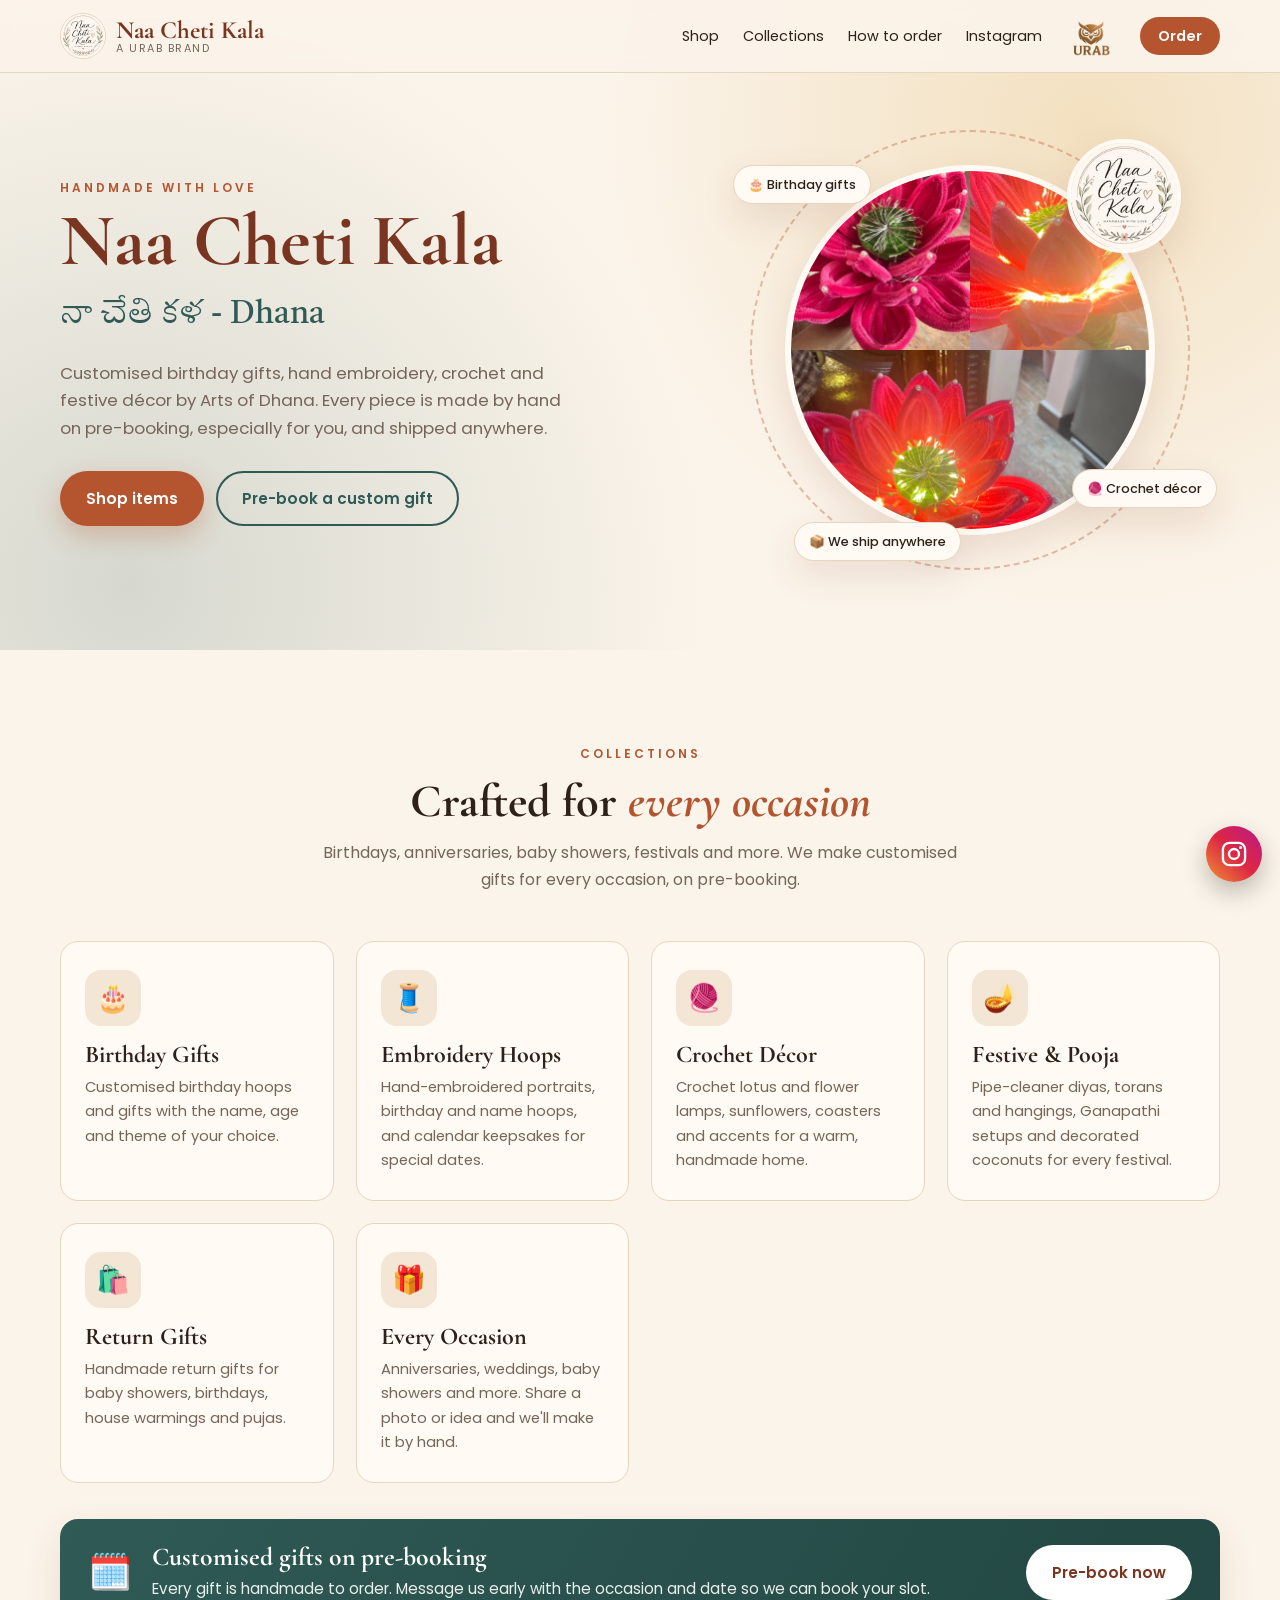
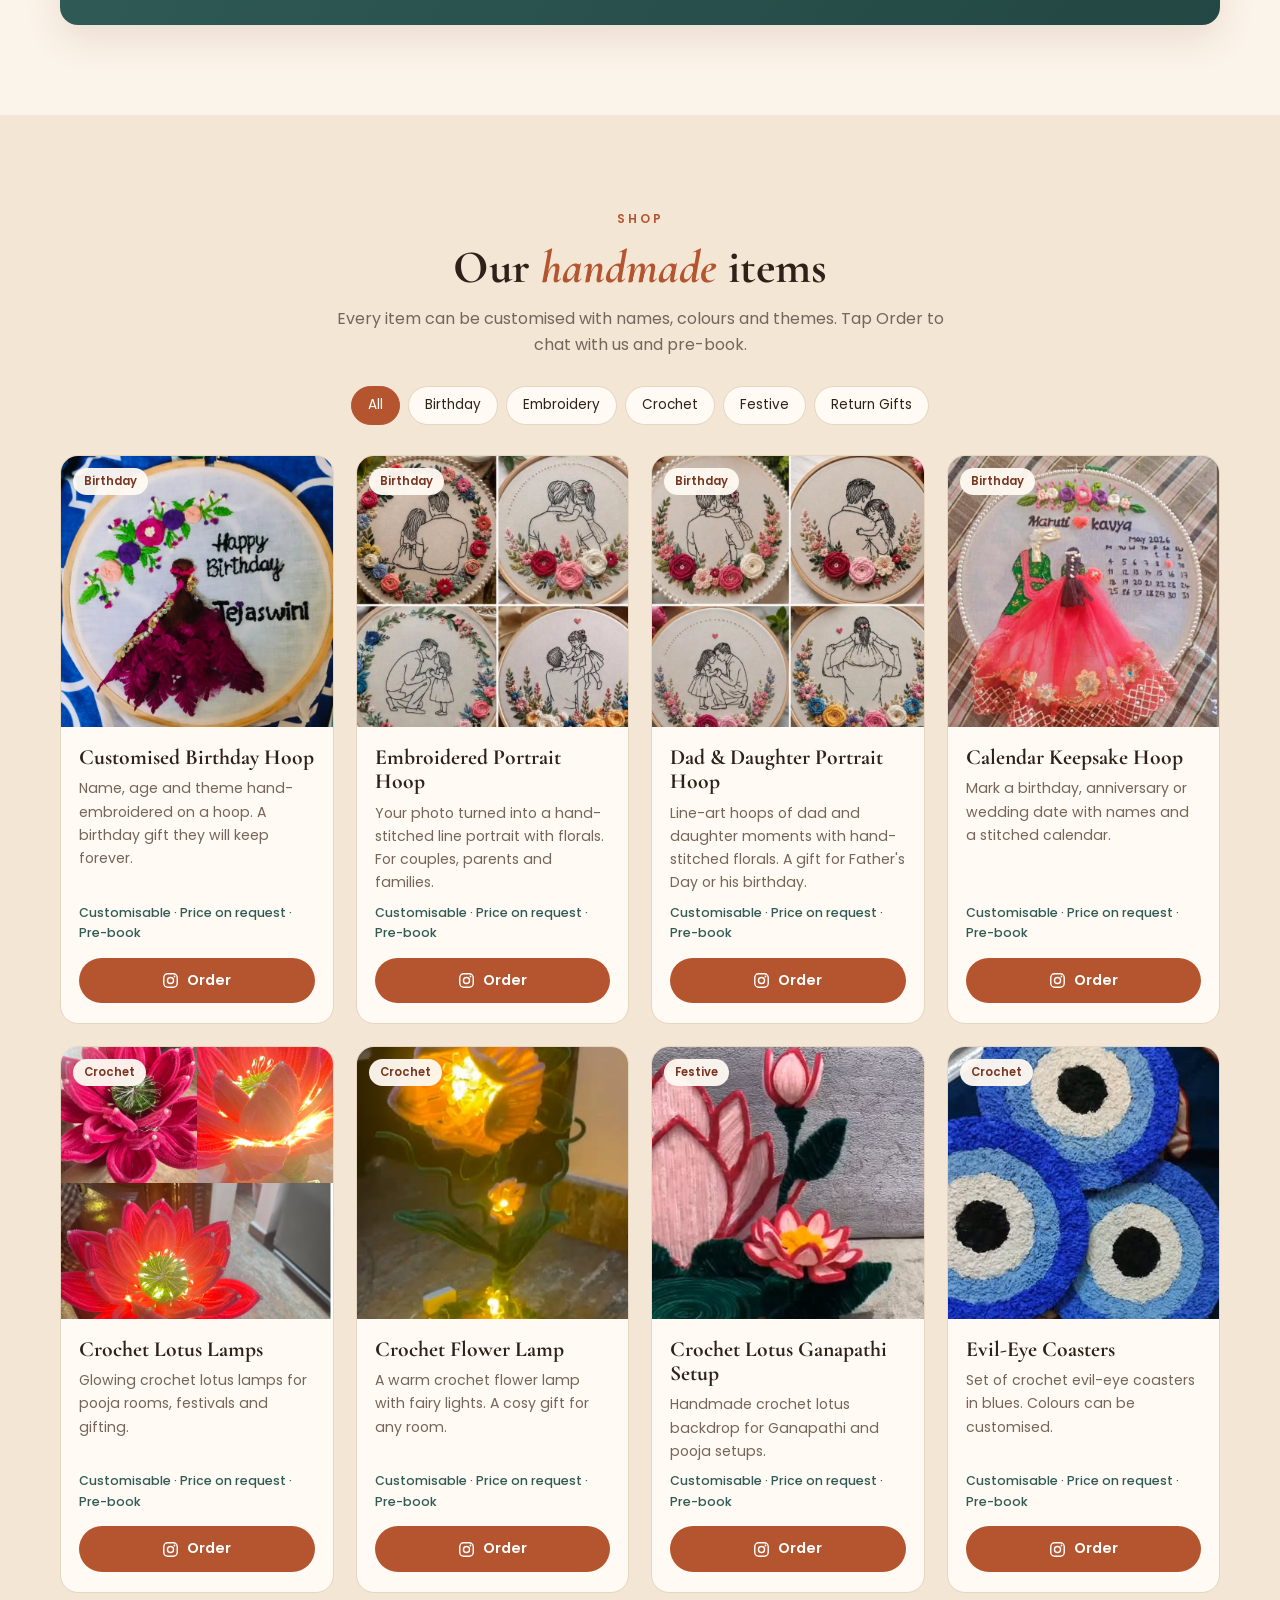
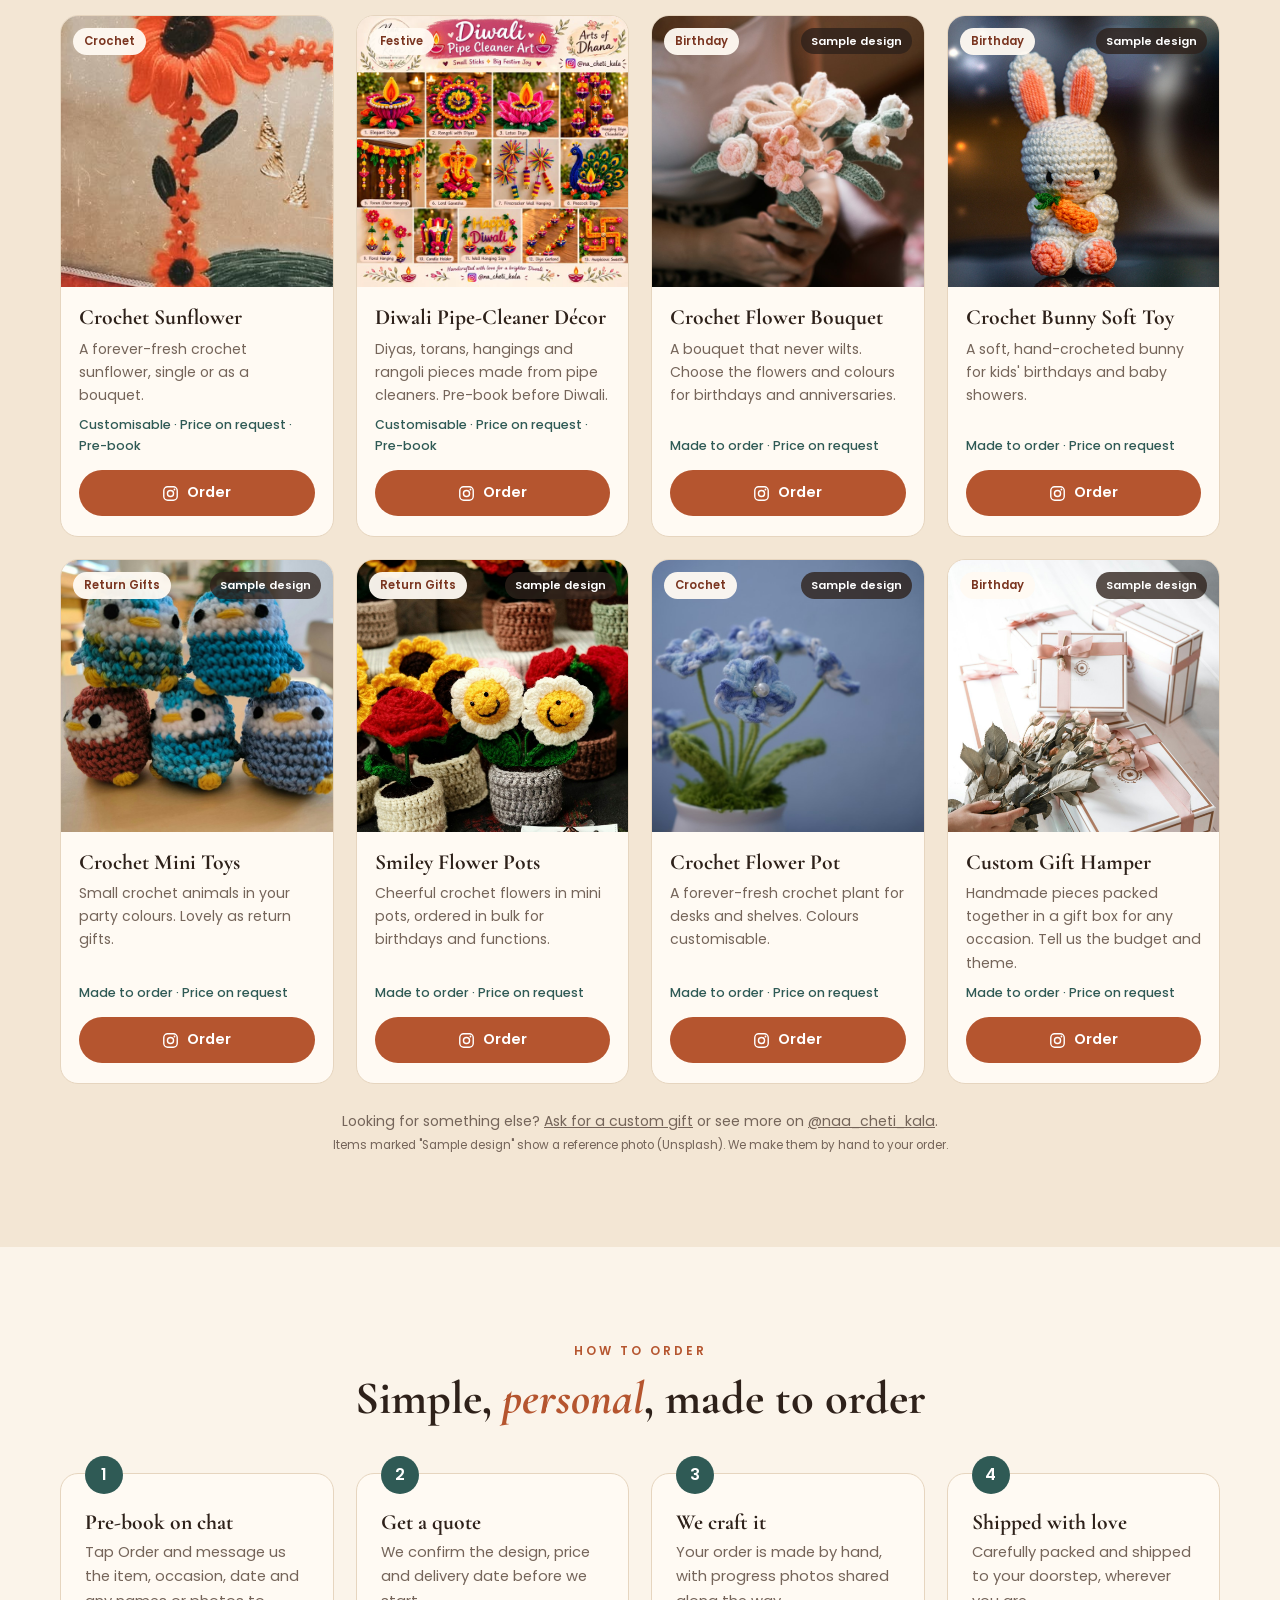
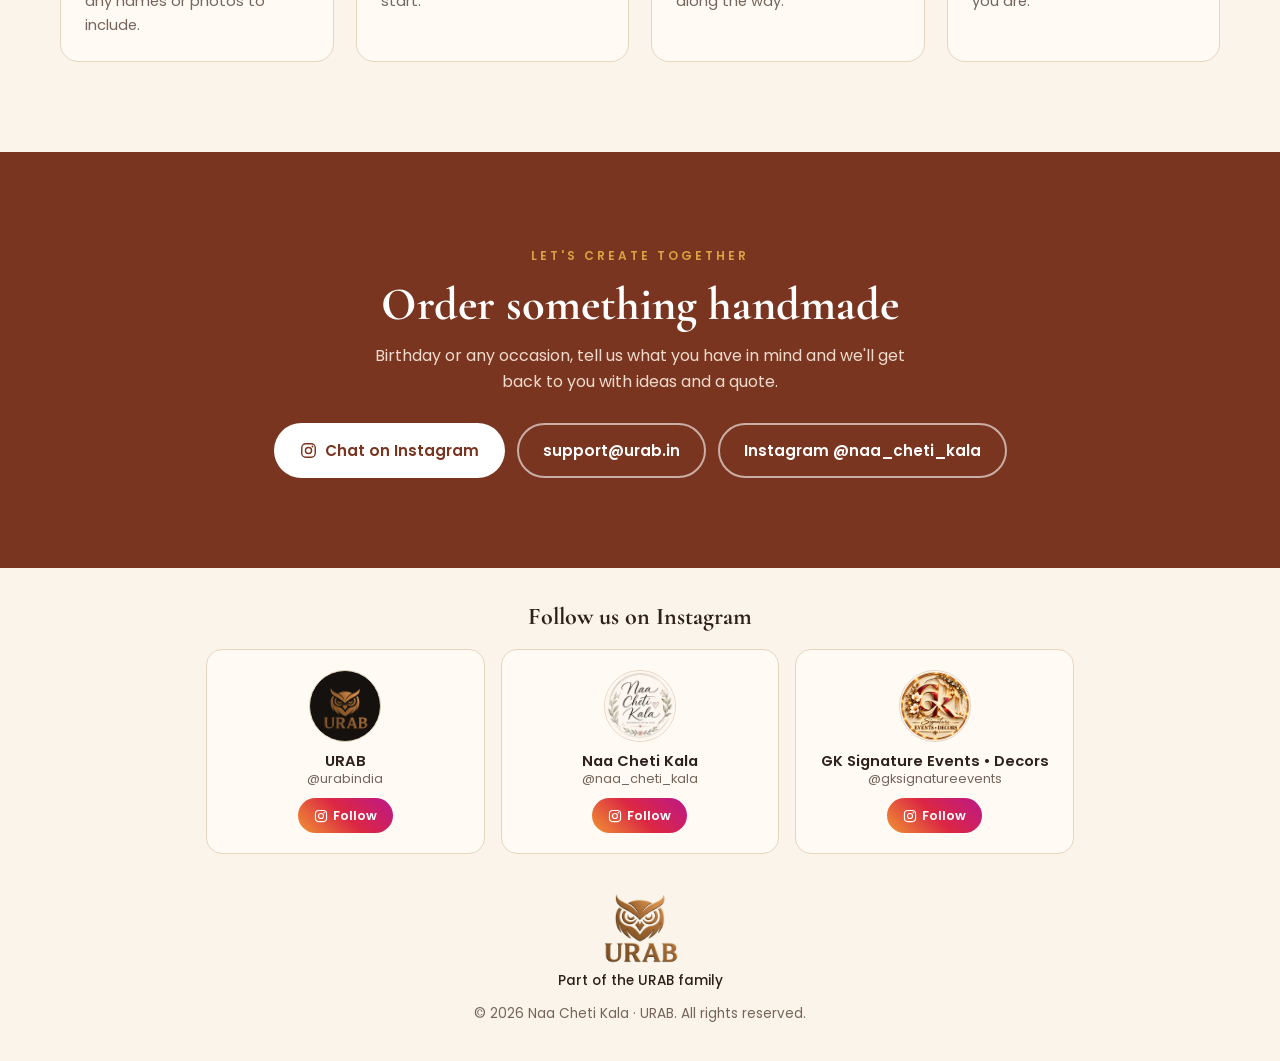
==== naa-cheti-kala.html @ 0e992305 "Add Naa Cheti Kala shop with birthday gifts and Instagram ordering - Add a 16-item shop with filters" ====
<!doctype html>
<html lang="en">
<head>
  <meta charset="utf-8">
  <meta name="viewport" content="width=device-width, initial-scale=1">
  <title>Naa Cheti Kala | Handmade Gifts &amp; Home Décor – A URAB Brand</title>
  <meta name="description" content="Naa Cheti Kala (నా చేతి కళ) makes handcrafted gifts, home décor, return gifts, festive and pooja décor, and custom handmade orders, shipped anywhere. A URAB brand.">
  <meta name="robots" content="index, follow">
  <link rel="canonical" href="https://urab.in/naa-cheti-kala">

  <meta property="og:type" content="website">
  <meta property="og:site_name" content="Naa Cheti Kala by URAB">
  <meta property="og:title" content="Naa Cheti Kala | Handmade Gifts &amp; Décor">
  <meta property="og:description" content="Handcrafted gifts and décor, made by hand and personalised for the people you love. We ship anywhere.">
  <meta property="og:image" content="https://urab.in/images/naa-cheti-kala/lotus-lamps.jpg">
  <meta property="og:url" content="https://urab.in/naa-cheti-kala">
  <meta property="og:locale" content="en_IN">

  <meta name="theme-color" content="#7a3520">
  <link rel="icon" type="image/jpeg" href="/images/naa-cheti-kala/logo.jpg">
  <link rel="apple-touch-icon" href="/images/naa-cheti-kala/logo.jpg">

  <link rel="preconnect" href="https://fonts.googleapis.com">
  <link rel="preconnect" href="https://fonts.gstatic.com" crossorigin>
  <link href="https://fonts.googleapis.com/css2?family=Cormorant+Garamond:ital,wght@0,500;0,600;0,700;1,500&family=Poppins:wght@300;400;500;600&family=Tiro+Telugu&display=swap" rel="stylesheet">

  <script type="application/ld+json">
  {
    "@context": "https://schema.org",
    "@type": "Store",
    "name": "Naa Cheti Kala",
    "alternateName": "నా చేతి కళ",
    "description": "Handcrafted gifts, home décor, return gifts, festive décor and custom handmade orders.",
    "url": "https://urab.in/naa-cheti-kala",
    "logo": "https://urab.in/images/naa-cheti-kala/logo.jpg",
    "image": "https://urab.in/images/naa-cheti-kala/lotus-lamps.jpg",
    "parentOrganization": { "@id": "https://urab.in/#org", "name": "URAB" },
    "sameAs": ["https://www.instagram.com/naa_cheti_kala/"],
    "areaServed": "Worldwide"
  }
  </script>

  <style>
    :root {
      --bg: #fbf4ea;
      --bg-alt: #f3e6d4;
      --ink: #2e211a;
      --muted: #75655a;
      --terracotta: #b5552f;
      --terracotta-deep: #7a3520;
      --teal: #2f5a55;
      --mustard: #d9a441;
      --card: #fffaf3;
      --line: #e6d5bf;
      --radius: 18px;
      --shadow: 0 14px 36px rgba(122, 53, 32, .12);
    }
    * { box-sizing: border-box; margin: 0; padding: 0; }
    html { scroll-behavior: smooth; scroll-padding-top: 72px; }
    body { font-family: "Poppins", system-ui, sans-serif; color: var(--ink); background: var(--bg); line-height: 1.65; overflow-x: hidden; }
    img { max-width: 100%; display: block; }
    a { color: inherit; }
    .container { width: min(1160px, 100% - 32px); margin-inline: auto; }
    h1, h2, h3 { font-family: "Cormorant Garamond", serif; line-height: 1.12; font-weight: 700; }
    .te { font-family: "Tiro Telugu", serif; }
    .eyebrow { display: inline-block; font-size: .75rem; letter-spacing: .25em; text-transform: uppercase; color: var(--terracotta); font-weight: 600; }
    .accent { color: var(--terracotta); font-style: italic; }

    /* ---------- Nav ---------- */
    .nav { position: fixed; inset: 0 0 auto 0; z-index: 50; background: rgba(251, 244, 234, .92); backdrop-filter: blur(10px); border-bottom: 1px solid var(--line); }
    .nav .container { display: flex; align-items: center; justify-content: space-between; height: 72px; gap: 12px; }
    .brand { text-decoration: none; display: flex; align-items: center; gap: 10px; }
    .brand img { width: 46px; height: 46px; border-radius: 50%; border: 1px solid var(--line); }
    .brand div { display: flex; flex-direction: column; line-height: 1.05; }
    .brand strong { font-family: "Cormorant Garamond", serif; font-size: 1.55rem; color: var(--terracotta-deep); }
    .brand small { font-size: .68rem; letter-spacing: .14em; text-transform: uppercase; color: var(--muted); }
    .nav-links { display: flex; gap: 24px; list-style: none; align-items: center; }
    .nav-links a { text-decoration: none; font-size: .9rem; color: var(--ink); }
    .nav-links a:hover { color: var(--terracotta); }
    .nav-cta { background: var(--terracotta); color: #fff !important; padding: 9px 18px; border-radius: 999px; font-weight: 600; }
    @media (max-width: 760px) { .nav-links .hide-sm { display: none; } .nav-links { gap: 14px; } }

    /* ---------- Hero ---------- */
    .hero { padding: 130px 0 80px; position: relative; overflow: hidden;
      background:
        radial-gradient(circle at 85% 20%, rgba(217, 164, 65, .25), transparent 40%),
        radial-gradient(circle at 10% 90%, rgba(47, 90, 85, .18), transparent 45%),
        var(--bg); }
    .hero-grid { display: grid; grid-template-columns: 1.1fr .9fr; gap: 50px; align-items: center; }
    .hero h1 { font-size: clamp(2.6rem, 6.5vw, 4.6rem); color: var(--terracotta-deep); }
    .hero .te-title { font-size: clamp(1.4rem, 3.2vw, 2rem); color: var(--teal); margin: 6px 0 18px; }
    .hero p { color: var(--muted); font-size: 1.05rem; max-width: 520px; margin-bottom: 28px; }
    .btns { display: flex; flex-wrap: wrap; gap: 12px; }
    .btn { display: inline-flex; align-items: center; gap: 8px; padding: 13px 24px; border-radius: 999px; text-decoration: none; font-weight: 600; font-size: .95rem; transition: transform .2s, box-shadow .2s; border: 2px solid transparent; }
    .btn:hover { transform: translateY(-2px); }
    .btn-primary { background: var(--terracotta); color: #fff; box-shadow: 0 10px 26px rgba(181, 85, 47, .3); }
    .btn-outline { border-color: var(--teal); color: var(--teal); }
    .hero-art { position: relative; aspect-ratio: 1; max-width: 440px; justify-self: center; width: 100%; }
    .hero-art .ring { position: absolute; inset: 0; border-radius: 50%; border: 2px dashed rgba(181, 85, 47, .35); animation: spin 60s linear infinite; }
    .hero-art .disc { position: absolute; inset: 8%; border-radius: 50%; overflow: hidden; border: 6px solid var(--card); box-shadow: var(--shadow); }
    .hero-art .disc img { width: 100%; height: 100%; object-fit: cover; }
    .hero-art .badge { position: absolute; top: 2%; right: 2%; width: 26%; aspect-ratio: 1; border-radius: 50%; border: 4px solid var(--card); box-shadow: var(--shadow); }
    .hero-art .chip { position: absolute; background: var(--card); border: 1px solid var(--line); border-radius: 999px; padding: 8px 14px; font-size: .8rem; font-weight: 500; box-shadow: var(--shadow); white-space: nowrap; }
    .chip.c1 { top: 8%; left: -4%; } .chip.c2 { bottom: 14%; right: -6%; } .chip.c3 { bottom: 2%; left: 10%; }
    @keyframes spin { to { transform: rotate(360deg); } }
    @media (max-width: 860px) { .hero-grid { grid-template-columns: 1fr; text-align: center; } .hero p { margin-inline: auto; } .btns { justify-content: center; } .hero-art { max-width: 300px; } .chip.c1 { left: 0; } .chip.c2 { right: 0; } }

    /* ---------- Sections ---------- */
    section { padding: 90px 0; }
    .alt { background: var(--bg-alt); }
    .section-head { text-align: center; max-width: 640px; margin: 0 auto 48px; }
    .section-head h2 { font-size: clamp(2rem, 4.5vw, 2.9rem); margin: 10px 0 12px; }
    .section-head p { color: var(--muted); }

    /* ---------- Categories ---------- */
    .cat-grid { display: grid; grid-template-columns: repeat(auto-fit, minmax(240px, 1fr)); gap: 22px; }
    .cat { background: var(--card); border: 1px solid var(--line); border-radius: var(--radius); padding: 28px 24px; transition: transform .25s, box-shadow .25s; }
    .cat:hover { transform: translateY(-5px); box-shadow: var(--shadow); }
    .cat .icon { width: 56px; height: 56px; border-radius: 16px; display: grid; place-items: center; font-size: 1.7rem; margin-bottom: 16px; background: var(--bg-alt); }
    .cat h3 { font-size: 1.5rem; margin-bottom: 6px; }
    .cat p { color: var(--muted); font-size: .92rem; }


    /* ---------- Steps ---------- */
    .steps { display: grid; grid-template-columns: repeat(auto-fit, minmax(220px, 1fr)); gap: 22px; counter-reset: step; }
    .step { position: relative; padding: 28px 24px 24px; border-radius: var(--radius); background: var(--card); border: 1px solid var(--line); }
    .step::before { counter-increment: step; content: counter(step); position: absolute; top: -18px; left: 24px; width: 38px; height: 38px; border-radius: 50%; display: grid; place-items: center; background: var(--teal); color: #fff; font-weight: 600; }
    .step h3 { font-size: 1.35rem; margin: 8px 0 6px; }
    .step p { color: var(--muted); font-size: .92rem; }

    /* ---------- Contact ---------- */
    .contact { background: var(--terracotta-deep); color: #fbeee0; text-align: center; }
    .contact h2 { font-size: clamp(2rem, 4.5vw, 2.9rem); margin: 10px 0 12px; color: #fff; }
    .contact .eyebrow { color: var(--mustard); }
    .contact p { max-width: 560px; margin: 0 auto 28px; opacity: .9; }
    .contact .btns { justify-content: center; }
    .btn-light { background: #fff; color: var(--terracotta-deep); }
    .btn-ghost { border-color: rgba(255,255,255,.6); color: #fff; }

    /* ---------- Footer ---------- */
    footer { padding: 36px 0; text-align: center; font-size: .85rem; color: var(--muted); }
    footer a.urab { display: inline-flex; align-items: center; gap: 10px; text-decoration: none; margin-bottom: 10px; color: var(--ink); font-weight: 500; }
    footer a.urab { flex-direction: column; gap: 6px; }
    footer a.urab img { height: 80px; width: auto; }
    .urab-link { display: flex; } .urab-link img { height: 40px; width: auto; }
    footer .nck-logo { width: 90px; height: 90px; border-radius: 50%; margin: 0 auto 14px; border: 1px solid var(--line); }

    /* ---------- Pre-book banner ---------- */
    .prebook { margin-top: 36px; display: flex; align-items: center; gap: 20px; flex-wrap: wrap; padding: 24px 28px; border-radius: var(--radius); color: #fff; background: linear-gradient(120deg, var(--teal), #234743); box-shadow: var(--shadow); }
    .prebook .big { font-size: 2.2rem; }
    .prebook div { flex: 1 1 320px; }
    .prebook h3 { font-size: 1.6rem; color: #fff; margin-bottom: 4px; }
    .prebook p { opacity: .9; font-size: .95rem; }

    /* ---------- Shop items ---------- */
    .filters { display: flex; flex-wrap: wrap; justify-content: center; gap: 8px; margin: -20px 0 30px; }
    .filters button { font: inherit; font-size: .85rem; padding: 7px 16px; border-radius: 999px; border: 1px solid var(--line); background: var(--card); color: var(--ink); cursor: pointer; }
    .filters button.active { background: var(--terracotta); border-color: var(--terracotta); color: #fff; }
    .items { display: grid; grid-template-columns: repeat(auto-fill, minmax(240px, 1fr)); gap: 22px; }
    .item { display: flex; flex-direction: column; background: var(--card); border: 1px solid var(--line); border-radius: var(--radius); overflow: hidden; transition: transform .25s, box-shadow .25s; }
    .item:hover { transform: translateY(-5px); box-shadow: var(--shadow); }
    .item-img { position: relative; aspect-ratio: 1; overflow: hidden; background: var(--bg-alt); }
    .item-img img { width: 100%; height: 100%; object-fit: cover; transition: transform .5s; }
    .item:hover .item-img img { transform: scale(1.05); }
    .item-tag { position: absolute; top: 12px; left: 12px; padding: 4px 11px; border-radius: 999px; font-size: .72rem; font-weight: 600; background: rgba(255, 250, 243, .95); color: var(--terracotta-deep); }
    .item-sample { position: absolute; top: 12px; right: 12px; padding: 4px 10px; border-radius: 999px; font-size: .7rem; font-weight: 600; background: rgba(46, 33, 26, .78); color: #fff; }
    .item-body { padding: 18px 18px 20px; display: flex; flex-direction: column; gap: 8px; flex: 1; }
    .item-body h3 { font-size: 1.35rem; }
    .item-body p { color: var(--muted); font-size: .88rem; flex: 1; }
    .item-meta { font-size: .78rem; color: var(--teal); font-weight: 500; }
    .order-btn { margin-top: 6px; display: inline-flex; align-items: center; justify-content: center; gap: 8px; padding: 11px 18px; border-radius: 999px; text-decoration: none; font-weight: 600; font-size: .9rem; color: #fff; background: var(--terracotta); transition: background .2s; }
    .order-btn:hover { background: var(--terracotta-deep); }
    .order-btn svg, .btn svg { width: 17px; height: 17px; }
    .shop-note { text-align: center; color: var(--muted); font-size: .88rem; margin-top: 26px; }

    /* ---------- Chat float + toast ---------- */
    .chat-float { position: fixed; right: 18px; bottom: 18px; z-index: 60; width: 56px; height: 56px; border-radius: 50%; display: grid; place-items: center; color: #fff; box-shadow: 0 10px 25px rgba(0,0,0,.25); background: linear-gradient(45deg, #f09433, #dc2743 50%, #bc1888); }
    .chat-float.wa { background: #25d366; }
    .chat-float svg { width: 28px; height: 28px; }
    .toast { position: fixed; left: 50%; bottom: 90px; transform: translate(-50%, 20px); z-index: 70; max-width: calc(100% - 32px); padding: 12px 18px; border-radius: 12px; background: var(--ink); color: #fff; font-size: .88rem; text-align: center; opacity: 0; pointer-events: none; transition: opacity .25s, transform .25s; }
    .toast.show { opacity: 1; transform: translate(-50%, 0); }

    /* ---------- Follow on Instagram ---------- */
    .follow { margin: 0 auto 30px; max-width: 900px; }
    .follow h3 { font-size: 1.5rem; margin-bottom: 18px; color: var(--follow-ink); }
    .follow-grid { display: grid; grid-template-columns: repeat(3, 1fr); gap: 16px; }
    @media (max-width: 640px) { .follow-grid { grid-template-columns: 1fr; } }
    .follow-card { display: flex; flex-direction: column; align-items: center; gap: 10px; padding: 20px 16px; border-radius: 16px; background: var(--follow-card); border: 1px solid var(--follow-line); text-decoration: none; text-align: center; transition: transform .2s, border-color .2s; }
    .follow-card:hover { transform: translateY(-3px); border-color: #d6249f; }
    footer .follow-card img { width: 72px; height: 72px; margin: 0; border-radius: 50%; object-fit: cover; flex: none; border: 1px solid var(--follow-line); background: #fff; }
    footer .follow-card img.dark { object-fit: contain; padding: 5px; background: #14110e; }
    .follow-card div { display: flex; flex-direction: column; line-height: 1.3; }
    .follow-card strong { color: var(--follow-ink); font-size: .92rem; font-weight: 600; }
    .follow-card small { color: var(--muted); font-size: .8rem; }
    .follow-card .ig-btn { margin-top: auto; display: inline-flex; align-items: center; gap: 5px; padding: 7px 16px; border-radius: 999px; color: #fff; font-size: .8rem; font-weight: 600; background: linear-gradient(45deg, #f09433, #dc2743 50%, #bc1888); }
    .follow-card .ig-btn svg { width: 14px; height: 14px; }
    footer { --follow-card: var(--card); --follow-line: var(--line); --follow-ink: var(--ink); }
    footer .follow { padding: 0 16px; }
  </style>
</head>
<body>

  <nav class="nav">
    <div class="container">
      <a href="/naa-cheti-kala" class="brand"><img src="/images/naa-cheti-kala/logo.jpg" alt="Naa Cheti Kala logo"><div><strong>Naa Cheti Kala</strong><small>A URAB brand</small></div></a>
      <ul class="nav-links">
        <li class="hide-sm"><a href="#items">Shop</a></li>
        <li class="hide-sm"><a href="#collections">Collections</a></li>
        <li class="hide-sm"><a href="#order">How to order</a></li>
        <li class="hide-sm"><a href="https://www.instagram.com/naa_cheti_kala/" target="_blank" rel="noopener">Instagram</a></li>
        <li><a href="/" class="urab-link" title="Back to URAB"><img src="/images/logo.png" alt="URAB"></a></li>
        <li><a href="#contact" class="nav-cta" data-order="Hi Naa Cheti Kala, I'd like to place an order.">Order</a></li>
      </ul>
    </div>
  </nav>

  <header class="hero">
    <div class="container hero-grid">
      <div>
        <span class="eyebrow">Handmade with love</span>
        <h1>Naa Cheti Kala</h1>
        <div class="te te-title" lang="te">నా చేతి కళ - Dhana</div>
        <p>Customised birthday gifts, hand embroidery, crochet and festive décor by Arts of Dhana. Every piece is made by hand on pre-booking, especially for you, and shipped anywhere.</p>
        <div class="btns">
          <a href="#items" class="btn btn-primary">Shop items</a>
          <a href="#contact" class="btn btn-outline" data-order="Hi Naa Cheti Kala, I'd like to pre-book a customised gift.">Pre-book a custom gift</a>
        </div>
      </div>
      <div class="hero-art" aria-hidden="true">
        <div class="ring"></div>
        <div class="disc"><img src="/images/naa-cheti-kala/lotus-lamps.jpg" alt=""></div>
        <img class="badge" src="/images/naa-cheti-kala/logo.jpg" alt="">
        <div class="chip c1">🎂 Birthday gifts</div>
        <div class="chip c2">🧶 Crochet décor</div>
        <div class="chip c3">📦 We ship anywhere</div>
      </div>
    </div>
  </header>

  <section id="collections">
    <div class="container">
      <div class="section-head">
        <span class="eyebrow">Collections</span>
        <h2>Crafted for <span class="accent">every occasion</span></h2>
        <p>Birthdays, anniversaries, baby showers, festivals and more. We make customised gifts for every occasion, on pre-booking.</p>
      </div>
      <div class="cat-grid">
        <div class="cat"><div class="icon">🎂</div><h3>Birthday Gifts</h3><p>Customised birthday hoops and gifts with the name, age and theme of your choice.</p></div>
        <div class="cat"><div class="icon">🧵</div><h3>Embroidery Hoops</h3><p>Hand-embroidered portraits, birthday and name hoops, and calendar keepsakes for special dates.</p></div>
        <div class="cat"><div class="icon">🧶</div><h3>Crochet Décor</h3><p>Crochet lotus and flower lamps, sunflowers, coasters and accents for a warm, handmade home.</p></div>
        <div class="cat"><div class="icon">🪔</div><h3>Festive &amp; Pooja</h3><p>Pipe-cleaner diyas, torans and hangings, Ganapathi setups and decorated coconuts for every festival.</p></div>
        <div class="cat"><div class="icon">🛍️</div><h3>Return Gifts</h3><p>Handmade return gifts for baby showers, birthdays, house warmings and pujas.</p></div>
        <div class="cat"><div class="icon">🎁</div><h3>Every Occasion</h3><p>Anniversaries, weddings, baby showers and more. Share a photo or idea and we'll make it by hand.</p></div>
      </div>
      <div class="prebook">
        <span class="big" aria-hidden="true">🗓️</span>
        <div>
          <h3>Customised gifts on pre-booking</h3>
          <p>Every gift is handmade to order. Message us early with the occasion and date so we can book your slot.</p>
        </div>
        <a href="#contact" class="btn btn-light" data-order="Hi Naa Cheti Kala, I'd like to pre-book a customised gift.">Pre-book now</a>
      </div>
    </div>
  </section>

  <section id="items" class="alt">
    <div class="container">
      <div class="section-head">
        <span class="eyebrow">Shop</span>
        <h2>Our <span class="accent">handmade</span> items</h2>
        <p>Every item can be customised with names, colours and themes. Tap Order to chat with us and pre-book.</p>
      </div>
      <div class="filters" role="group" aria-label="Filter items"></div>
      <div class="items" id="item-grid"></div>
      <p class="shop-note">Looking for something else? <a href="#contact" data-order="Hi Naa Cheti Kala, I'd like a customised gift.">Ask for a custom gift</a> or see more on <a href="https://www.instagram.com/naa_cheti_kala/" target="_blank" rel="noopener">@naa_cheti_kala</a>.<br><small>Items marked "Sample design" show a reference photo (Unsplash). We make them by hand to your order.</small></p>
    </div>
  </section>

  <section id="order">
    <div class="container">
      <div class="section-head">
        <span class="eyebrow">How to order</span>
        <h2>Simple, <span class="accent">personal</span>, made to order</h2>
      </div>
      <div class="steps">
        <div class="step"><h3>Pre-book on chat</h3><p>Tap Order and message us the item, occasion, date and any names or photos to include.</p></div>
        <div class="step"><h3>Get a quote</h3><p>We confirm the design, price and delivery date before we start.</p></div>
        <div class="step"><h3>We craft it</h3><p>Your order is made by hand, with progress photos shared along the way.</p></div>
        <div class="step"><h3>Shipped with love</h3><p>Carefully packed and shipped to your doorstep, wherever you are.</p></div>
      </div>
    </div>
  </section>

  <section id="contact" class="contact">
    <div class="container">
      <span class="eyebrow">Let's create together</span>
      <h2>Order something handmade</h2>
      <p>Birthday or any occasion, tell us what you have in mind and we'll get back to you with ideas and a quote.</p>
      <div class="btns">
        <a href="#contact" class="btn btn-light" data-order="Hi Naa Cheti Kala, I'd like to place an order."><svg class="ig-ico" viewBox="0 0 24 24" aria-hidden="true"><rect x="2.5" y="2.5" width="19" height="19" rx="5.5" fill="none" stroke="currentColor" stroke-width="2"/><circle cx="12" cy="12" r="4.3" fill="none" stroke="currentColor" stroke-width="2"/><circle cx="17.6" cy="6.4" r="1.3" fill="currentColor"/></svg><span class="chat-label">Chat on Instagram</span></a>
        <a href="mailto:support@urab.in?subject=Naa%20Cheti%20Kala%20order" class="btn btn-ghost">support@urab.in</a>
        <a href="https://www.instagram.com/naa_cheti_kala/" target="_blank" rel="noopener" class="btn btn-ghost">Instagram @naa_cheti_kala</a>
      </div>
    </div>
  </section>

  <footer>
    <div class="follow">
      <h3>Follow us on Instagram</h3>
      <div class="follow-grid">
        <a class="follow-card" href="https://www.instagram.com/urabindia/" target="_blank" rel="noopener"><img class="dark" src="/images/logo.png" alt="URAB logo" loading="lazy"><div><strong>URAB</strong><small>@urabindia</small></div><span class="ig-btn"><svg viewBox="0 0 24 24" aria-hidden="true"><rect x="2.5" y="2.5" width="19" height="19" rx="5.5" fill="none" stroke="currentColor" stroke-width="2"/><circle cx="12" cy="12" r="4.3" fill="none" stroke="currentColor" stroke-width="2"/><circle cx="17.6" cy="6.4" r="1.3" fill="currentColor"/></svg>Follow</span></a>
        <a class="follow-card" href="https://www.instagram.com/naa_cheti_kala/" target="_blank" rel="noopener"><img src="/images/naa-cheti-kala/logo.jpg" alt="Naa Cheti Kala logo" loading="lazy"><div><strong>Naa Cheti Kala</strong><small>@naa_cheti_kala</small></div><span class="ig-btn"><svg viewBox="0 0 24 24" aria-hidden="true"><rect x="2.5" y="2.5" width="19" height="19" rx="5.5" fill="none" stroke="currentColor" stroke-width="2"/><circle cx="12" cy="12" r="4.3" fill="none" stroke="currentColor" stroke-width="2"/><circle cx="17.6" cy="6.4" r="1.3" fill="currentColor"/></svg>Follow</span></a>
        <a class="follow-card" href="https://www.instagram.com/gksignatureevents/" target="_blank" rel="noopener"><img src="/images/gk-signature-logo.png" alt="GK Signature Events • Decors logo" loading="lazy"><div><strong>GK Signature Events • Decors</strong><small>@gksignatureevents</small></div><span class="ig-btn"><svg viewBox="0 0 24 24" aria-hidden="true"><rect x="2.5" y="2.5" width="19" height="19" rx="5.5" fill="none" stroke="currentColor" stroke-width="2"/><circle cx="12" cy="12" r="4.3" fill="none" stroke="currentColor" stroke-width="2"/><circle cx="17.6" cy="6.4" r="1.3" fill="currentColor"/></svg>Follow</span></a>
      </div>
    </div>
    <a href="/" class="urab"><img src="/images/logo.png" alt="URAB">Part of the URAB family</a>
    <p>&copy; <span id="year">2026</span> Naa Cheti Kala · URAB. All rights reserved.</p>
  </footer>

  <a class="chat-float" href="#contact" data-order="Hi Naa Cheti Kala, I have a question." aria-label="Chat with Naa Cheti Kala"><svg class="ig-ico" viewBox="0 0 24 24" aria-hidden="true"><rect x="2.5" y="2.5" width="19" height="19" rx="5.5" fill="none" stroke="currentColor" stroke-width="2"/><circle cx="12" cy="12" r="4.3" fill="none" stroke="currentColor" stroke-width="2"/><circle cx="17.6" cy="6.4" r="1.3" fill="currentColor"/></svg></a>
  <div class="toast" id="toast" role="status" aria-live="polite"></div>

  <script>
    // Shop items. To add one: put the photo in images/naa-cheti-kala/ and add a line here.
    // tags decide which filter buttons show the item.
    // sample: true marks a free stock photo (Unsplash) of a design we make to order, not our own photo.
    // Replace it with a real photo once Dhana makes one, then remove "sample: true".
    const ITEMS = [
      { name: 'Customised Birthday Hoop', img: 'birthday-embroidery-hoop.jpg', tags: ['Birthday', 'Embroidery'], desc: 'Name, age and theme hand-embroidered on a hoop. A birthday gift they will keep forever.' },
      { name: 'Embroidered Portrait Hoop', img: 'embroidery-portraits.jpg', tags: ['Birthday', 'Embroidery'], desc: 'Your photo turned into a hand-stitched line portrait with florals. For couples, parents and families.' },
      { name: 'Dad & Daughter Portrait Hoop', img: 'dad-daughter-portrait-hoops.jpg', tags: ['Birthday', 'Embroidery'], desc: 'Line-art hoops of dad and daughter moments with hand-stitched florals. A gift for Father\'s Day or his birthday.' },
      { name: 'Calendar Keepsake Hoop', img: 'calendar-embroidery-hoop.jpg', tags: ['Birthday', 'Embroidery'], desc: 'Mark a birthday, anniversary or wedding date with names and a stitched calendar.' },
      { name: 'Crochet Lotus Lamps', img: 'lotus-lamps.jpg', tags: ['Crochet', 'Festive'], desc: 'Glowing crochet lotus lamps for pooja rooms, festivals and gifting.' },
      { name: 'Crochet Flower Lamp', img: 'crochet-flower-lamp.jpg', tags: ['Crochet'], desc: 'A warm crochet flower lamp with fairy lights. A cosy gift for any room.' },
      { name: 'Crochet Lotus Ganapathi Setup', img: 'crochet-lotus-ganapathi.jpg', tags: ['Festive', 'Crochet'], desc: 'Handmade crochet lotus backdrop for Ganapathi and pooja setups.' },
      { name: 'Evil-Eye Coasters', img: 'evil-eye-coasters.jpg', tags: ['Crochet'], desc: 'Set of crochet evil-eye coasters in blues. Colours can be customised.' },
      { name: 'Crochet Sunflower', img: 'crochet-sunflower.jpg', tags: ['Crochet', 'Birthday'], desc: 'A forever-fresh crochet sunflower, single or as a bouquet.' },
      { name: 'Diwali Pipe-Cleaner Décor', img: 'diwali-pipe-cleaner-art.jpg', tags: ['Festive'], desc: 'Diyas, torans, hangings and rangoli pieces made from pipe cleaners. Pre-book before Diwali.' },
      { name: 'Crochet Flower Bouquet', img: 'samples/crochet-bouquet.jpg', sample: true, tags: ['Birthday', 'Crochet'], desc: 'A bouquet that never wilts. Choose the flowers and colours for birthdays and anniversaries.' },
      { name: 'Crochet Bunny Soft Toy', img: 'samples/crochet-bunny.jpg', sample: true, tags: ['Birthday', 'Crochet'], desc: 'A soft, hand-crocheted bunny for kids\' birthdays and baby showers.' },
      { name: 'Crochet Mini Toys', img: 'samples/crochet-mini-toys.jpg', sample: true, tags: ['Return Gifts', 'Crochet'], desc: 'Small crochet animals in your party colours. Lovely as return gifts.' },
      { name: 'Smiley Flower Pots', img: 'samples/smiley-flower-pots.jpg', sample: true, tags: ['Return Gifts', 'Crochet'], desc: 'Cheerful crochet flowers in mini pots, ordered in bulk for birthdays and functions.' },
      { name: 'Crochet Flower Pot', img: 'samples/crochet-flower-pot.jpg', sample: true, tags: ['Crochet'], desc: 'A forever-fresh crochet plant for desks and shelves. Colours customisable.' },
      { name: 'Custom Gift Hamper', img: 'samples/gift-hamper.jpg', sample: true, tags: ['Birthday', 'Return Gifts'], desc: 'Handmade pieces packed together in a gift box for any occasion. Tell us the budget and theme.' }
    ];

    // Ordering: Instagram chat for now. Set the WhatsApp number (country code + number, no "+" or spaces,
    // e.g. "919876543210") and every Order button switches to WhatsApp with the message pre-filled.
    const WHATSAPP_NUMBER = '';
    const INSTAGRAM_CHAT = 'https://ig.me/m/naa_cheti_kala';
    const WA_SVG = '<svg viewBox="0 0 32 32" aria-hidden="true" fill="currentColor"><path d="M16 3C9 3 3.3 8.6 3.3 15.6c0 2.2.6 4.4 1.7 6.3L3 29l7.3-1.9c1.8 1 3.8 1.5 5.8 1.5 7 0 12.7-5.7 12.7-12.6S23 3 16 3zm0 23.1c-1.9 0-3.7-.5-5.3-1.4l-.4-.2-4.3 1.1 1.2-4.2-.3-.4c-1-1.6-1.5-3.5-1.5-5.4C5.4 9.8 10.2 5.1 16 5.1s10.6 4.7 10.6 10.5S21.8 26.1 16 26.1z"/></svg>';
    const IG_SVG = document.querySelector('.ig-ico').outerHTML;
    const ORDER_ICON = WHATSAPP_NUMBER ? WA_SVG : IG_SVG;

    const esc = t => t.replace(/[&<>"']/g, c => ({ '&': '&amp;', '<': '&lt;', '>': '&gt;', '"': '&quot;', "'": '&#39;' }[c]));
    const grid = document.getElementById('item-grid');
    grid.innerHTML = ITEMS.map(it => `
      <article class="item" data-tags="${it.tags.join(',')}">
        <div class="item-img"><img src="/images/naa-cheti-kala/${it.img}" alt="${esc(it.name)}" loading="lazy"><span class="item-tag">${it.tags[0]}</span>${it.sample ? '<span class="item-sample">Sample design</span>' : ''}</div>
        <div class="item-body">
          <h3>${esc(it.name)}</h3>
          <p>${esc(it.desc)}</p>
          <span class="item-meta">${it.sample ? 'Made to order · Price on request' : 'Customisable · Price on request · Pre-book'}</span>
          <a class="order-btn" href="#contact" data-order="Hi Naa Cheti Kala, I'd like to order: ${esc(it.name)}">${ORDER_ICON}Order</a>
        </div>
      </article>`).join('');

    const filterBar = document.querySelector('.filters');
    const tags = ['All', ...new Set(ITEMS.flatMap(it => it.tags))];
    filterBar.innerHTML = tags.map((t, i) => `<button type="button" class="${i ? '' : 'active'}">${t}</button>`).join('');
    filterBar.addEventListener('click', e => {
      const btn = e.target.closest('button');
      if (!btn) return;
      filterBar.querySelectorAll('button').forEach(b => b.classList.toggle('active', b === btn));
      grid.querySelectorAll('.item').forEach(card => {
        card.hidden = btn.textContent !== 'All' && !card.dataset.tags.split(',').includes(btn.textContent);
      });
    });

    const toast = document.getElementById('toast');
    function showToast(msg) {
      toast.textContent = msg;
      toast.classList.add('show');
      clearTimeout(showToast.t);
      showToast.t = setTimeout(() => toast.classList.remove('show'), 4000);
    }

    document.querySelectorAll('[data-order]').forEach(el => {
      el.href = WHATSAPP_NUMBER
        ? 'https://wa.me/' + WHATSAPP_NUMBER + '?text=' + encodeURIComponent(el.dataset.order)
        : INSTAGRAM_CHAT;
      el.target = '_blank';
      el.rel = 'noopener';
    });
    if (WHATSAPP_NUMBER) {
      const float = document.querySelector('.chat-float');
      float.classList.add('wa');
      float.innerHTML = WA_SVG;
      document.querySelectorAll('.chat-label').forEach(l => { l.textContent = 'Chat on WhatsApp'; l.previousElementSibling.outerHTML = WA_SVG; });
    } else {
      // Instagram chat links can't pre-fill text, so copy the message for the customer to paste.
      document.addEventListener('click', e => {
        const el = e.target.closest('[data-order]');
        if (!el || !navigator.clipboard) return;
        navigator.clipboard.writeText(el.dataset.order)
          .then(() => showToast('Message copied. Paste it in the Instagram chat to order.'))
          .catch(() => {});
      });
    }
    document.getElementById('year').textContent = new Date().getFullYear();
  </script>
</body>
</html>
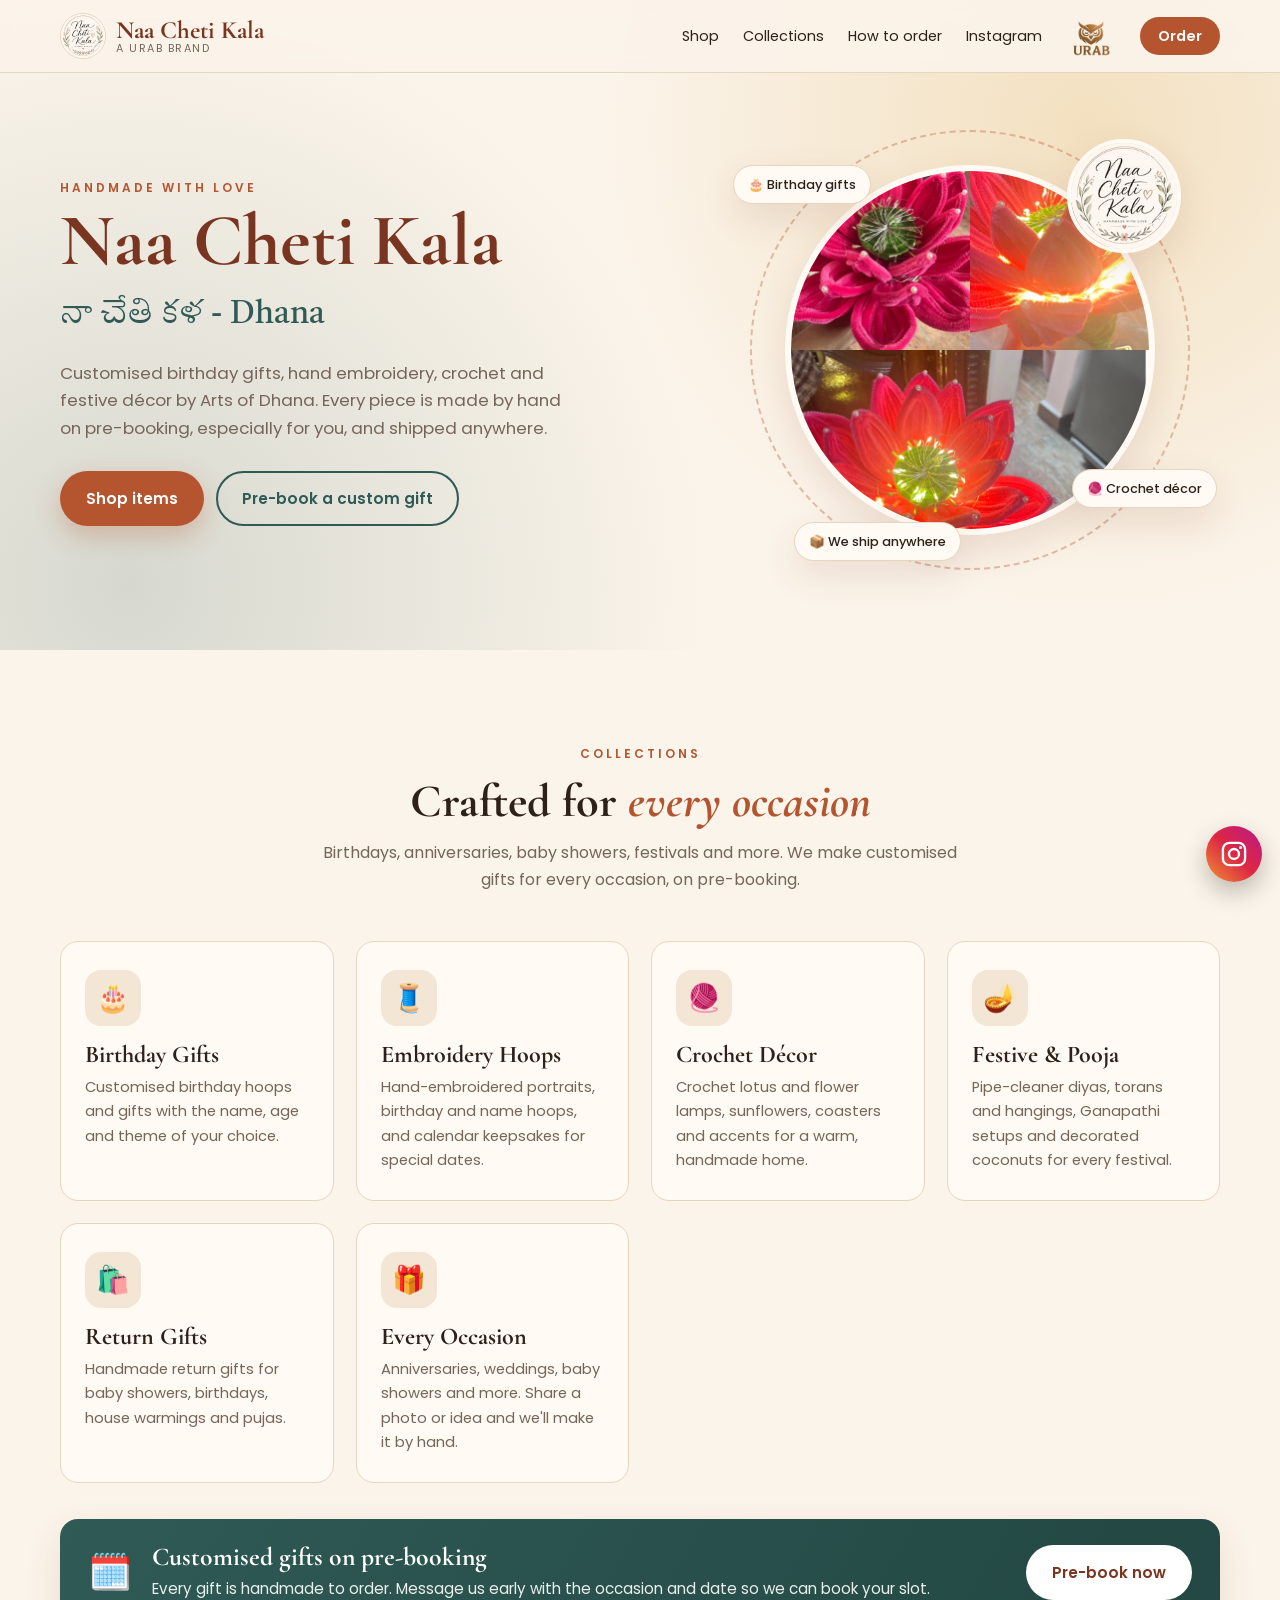
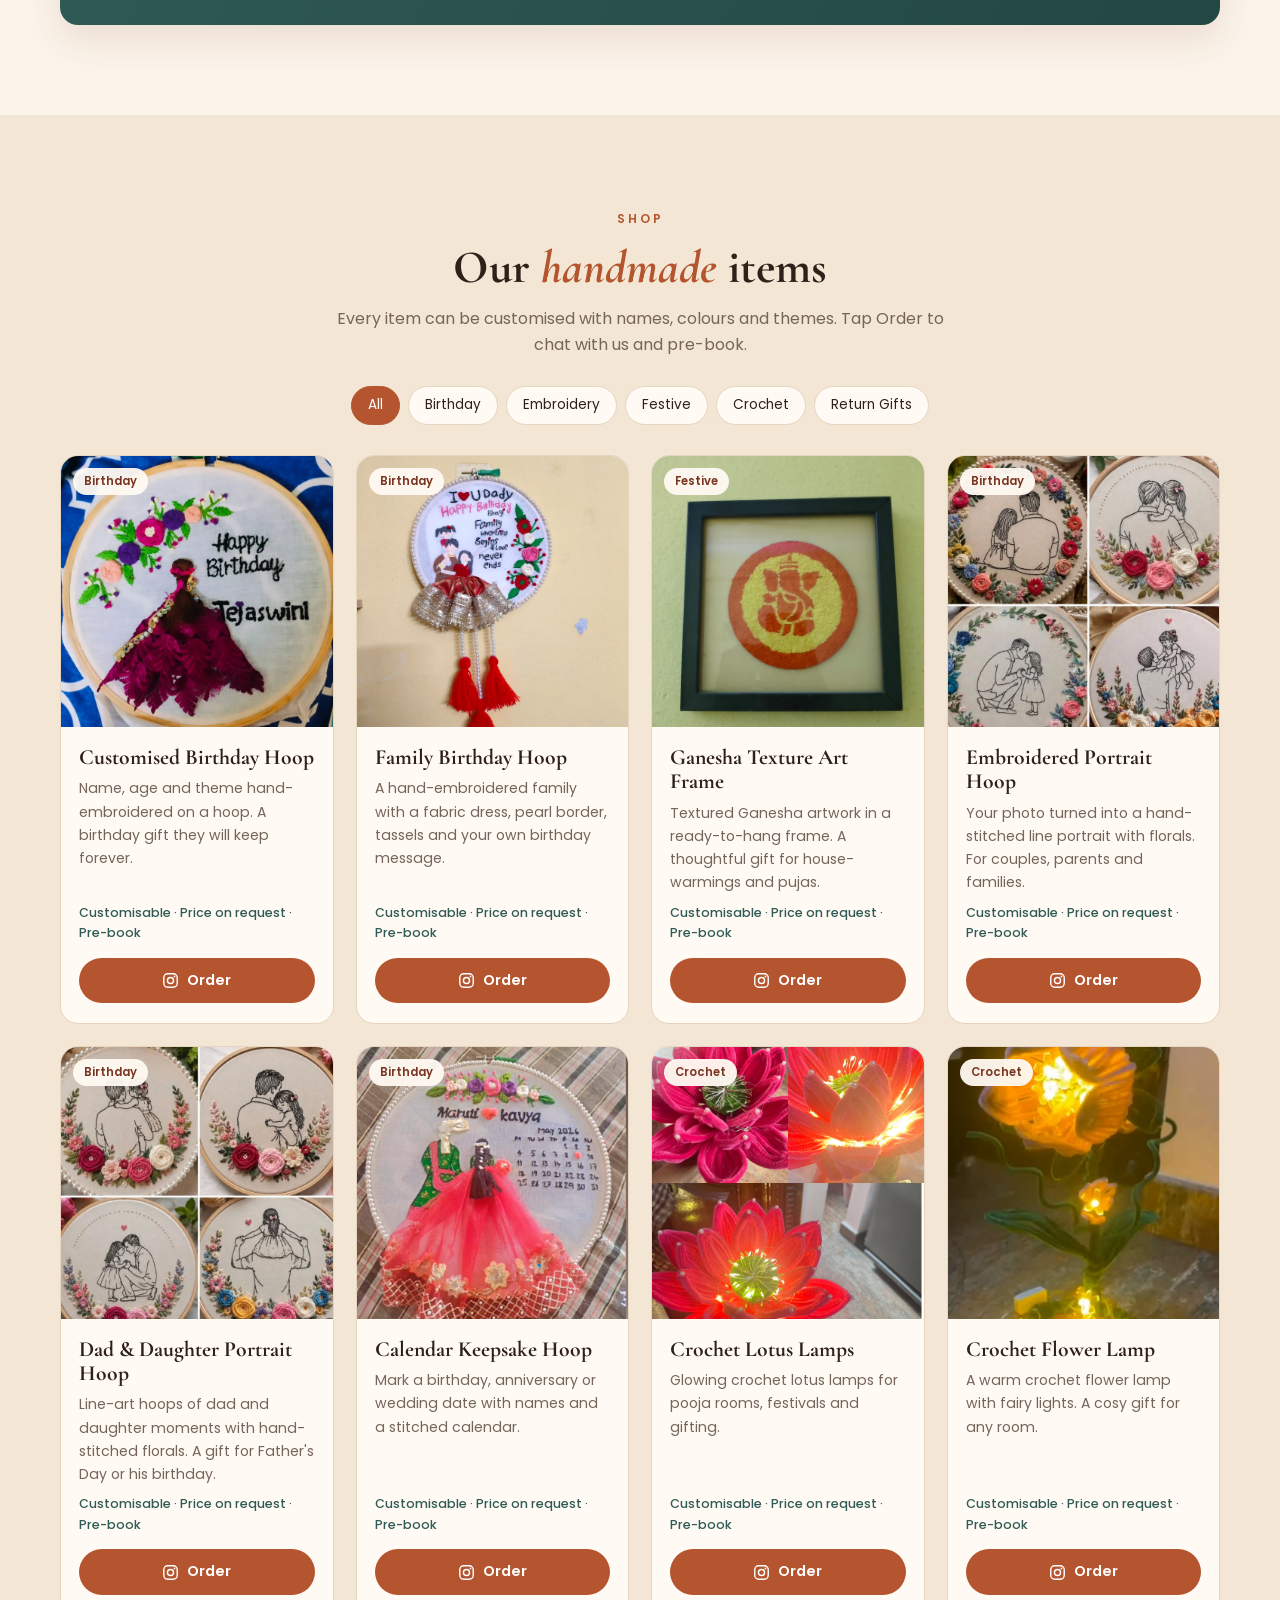
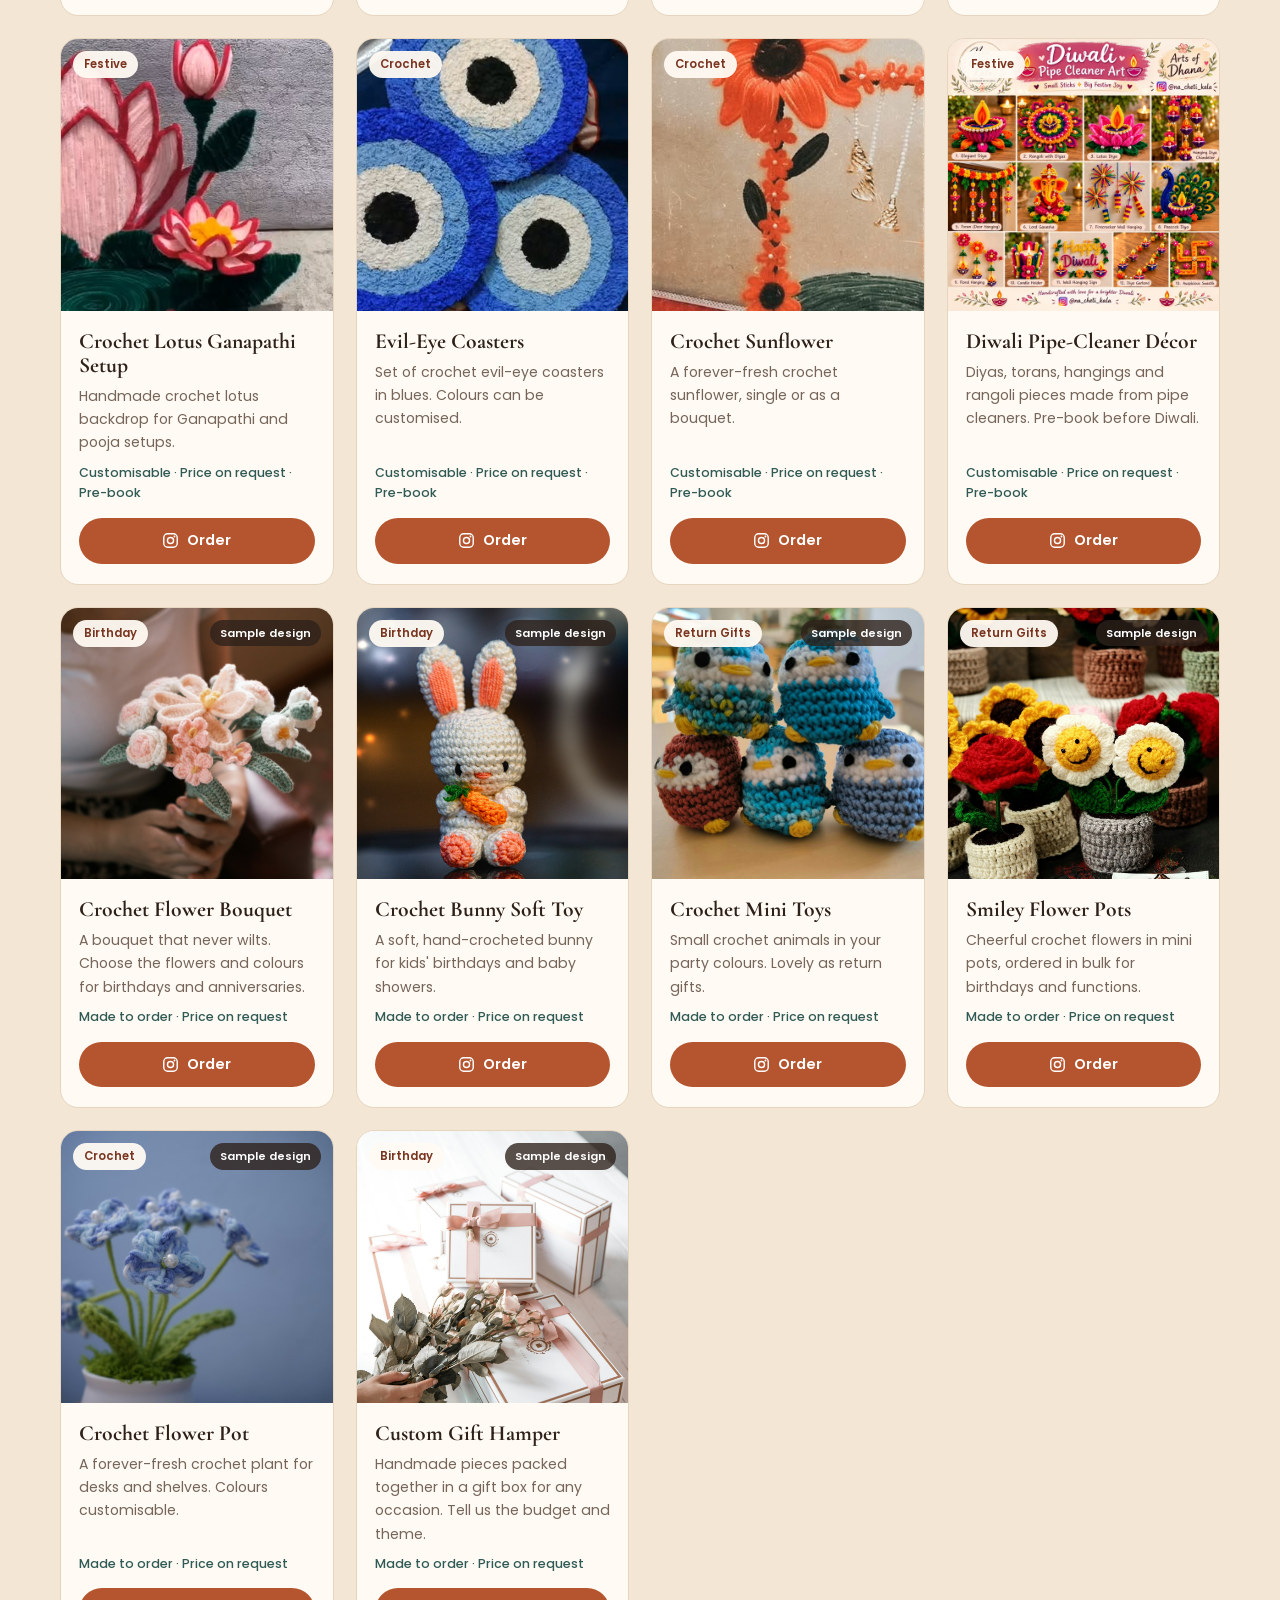
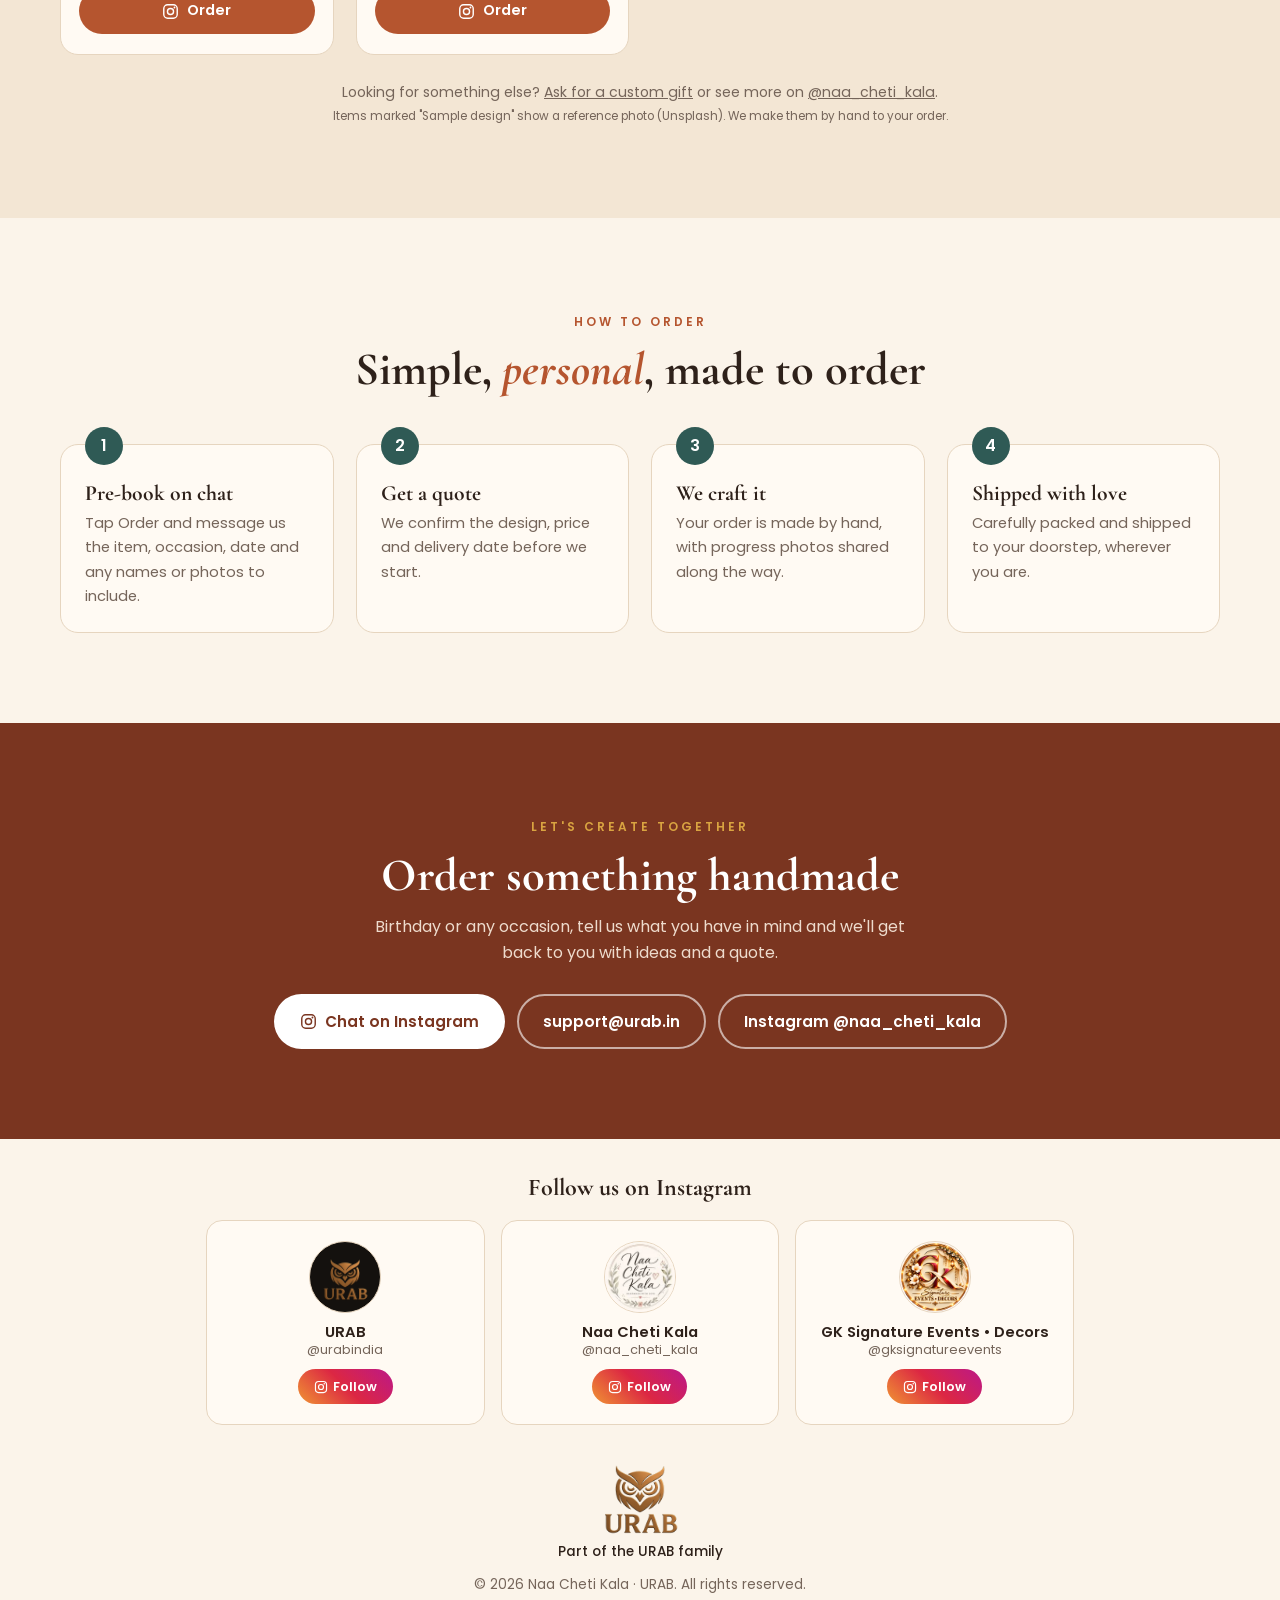
==== commit 86fd5960: "Add Family Birthday Hoop and Ganesha Texture Art Frame to Naa Cheti Kala Two new shop items with Dha" ====
--- a/naa-cheti-kala.html
+++ b/naa-cheti-kala.html
@@ -327,6 +327,8 @@
     // Replace it with a real photo once Dhana makes one, then remove "sample: true".
     const ITEMS = [
       { name: 'Customised Birthday Hoop', img: 'birthday-embroidery-hoop.jpg', tags: ['Birthday', 'Embroidery'], desc: 'Name, age and theme hand-embroidered on a hoop. A birthday gift they will keep forever.' },
+      { name: 'Family Birthday Hoop', img: 'family-birthday-hoop.jpg', tags: ['Birthday', 'Embroidery'], desc: 'A hand-embroidered family with a fabric dress, pearl border, tassels and your own birthday message.' },
+      { name: 'Ganesha Texture Art Frame', img: 'ganesha-texture-frame.jpg', tags: ['Festive'], desc: 'Textured Ganesha artwork in a ready-to-hang frame. A thoughtful gift for house-warmings and pujas.' },
       { name: 'Embroidered Portrait Hoop', img: 'embroidery-portraits.jpg', tags: ['Birthday', 'Embroidery'], desc: 'Your photo turned into a hand-stitched line portrait with florals. For couples, parents and families.' },
       { name: 'Dad & Daughter Portrait Hoop', img: 'dad-daughter-portrait-hoops.jpg', tags: ['Birthday', 'Embroidery'], desc: 'Line-art hoops of dad and daughter moments with hand-stitched florals. A gift for Father\'s Day or his birthday.' },
       { name: 'Calendar Keepsake Hoop', img: 'calendar-embroidery-hoop.jpg', tags: ['Birthday', 'Embroidery'], desc: 'Mark a birthday, anniversary or wedding date with names and a stitched calendar.' },
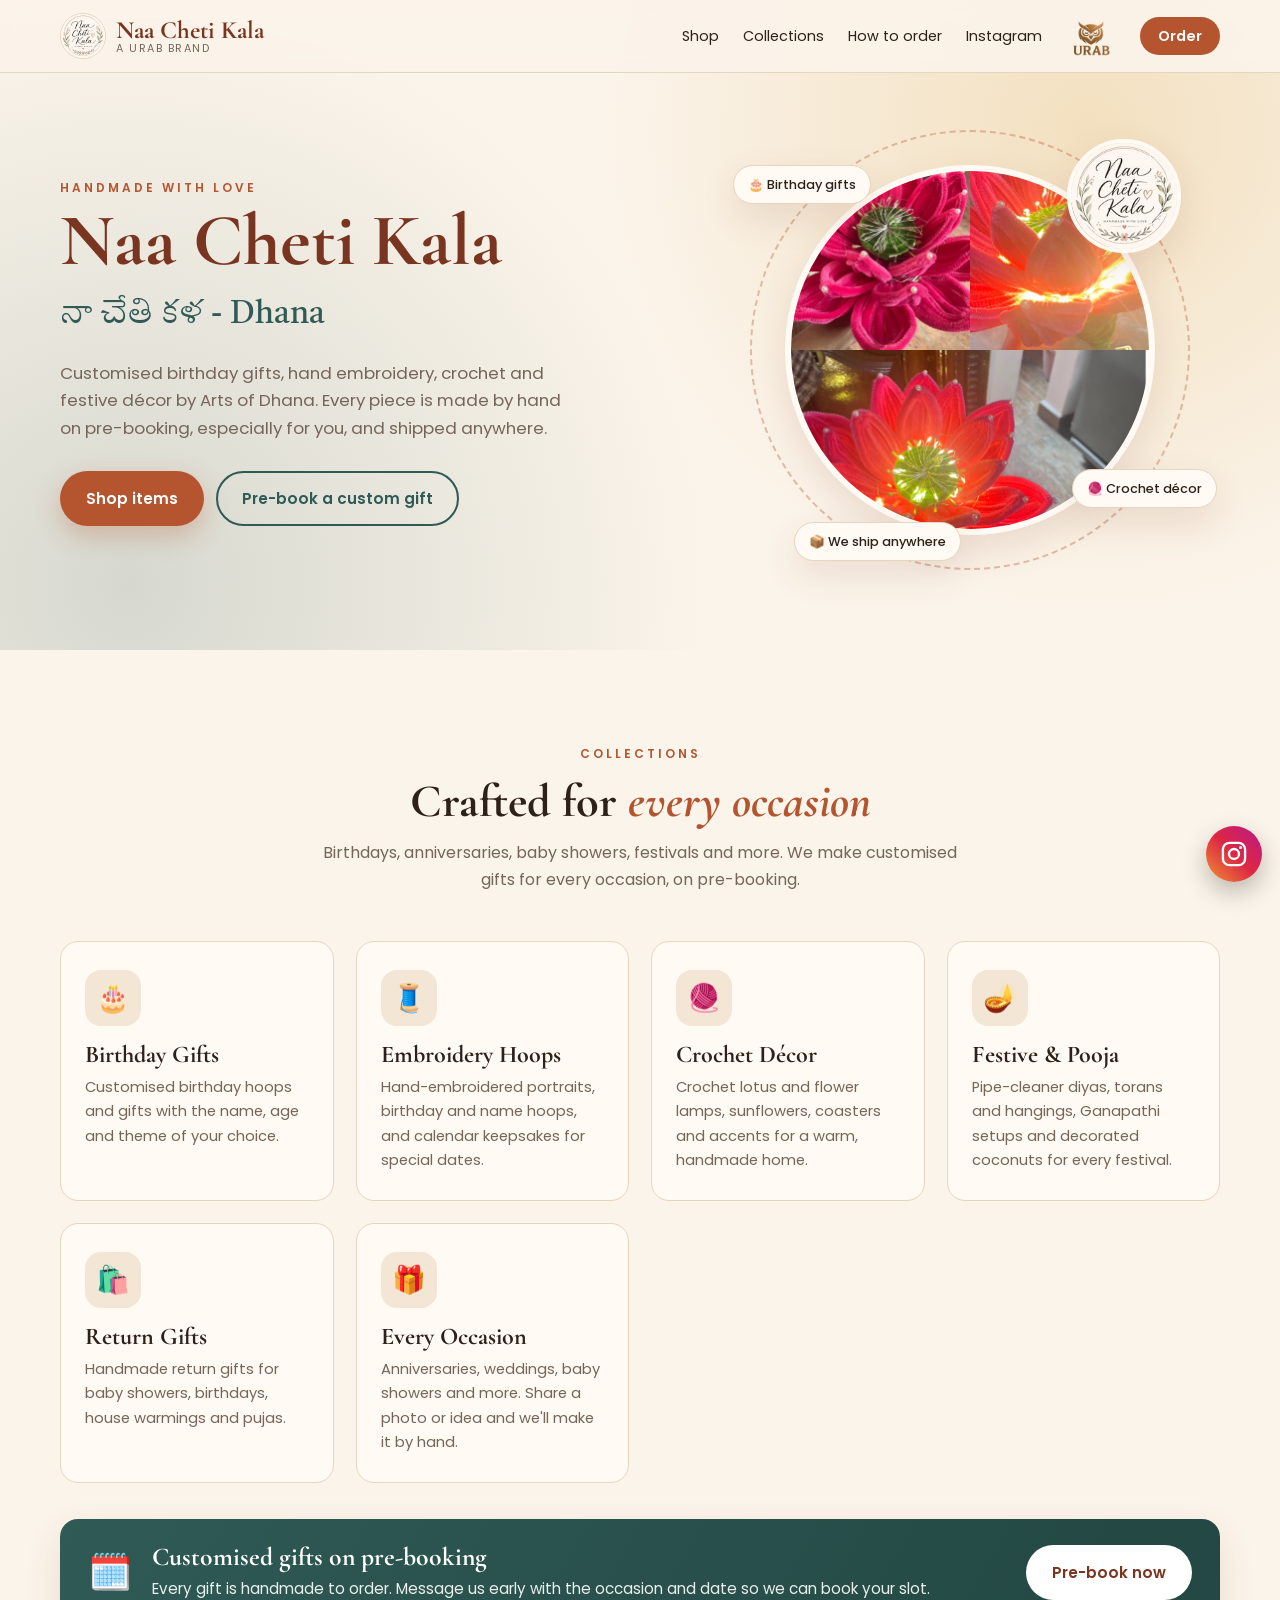
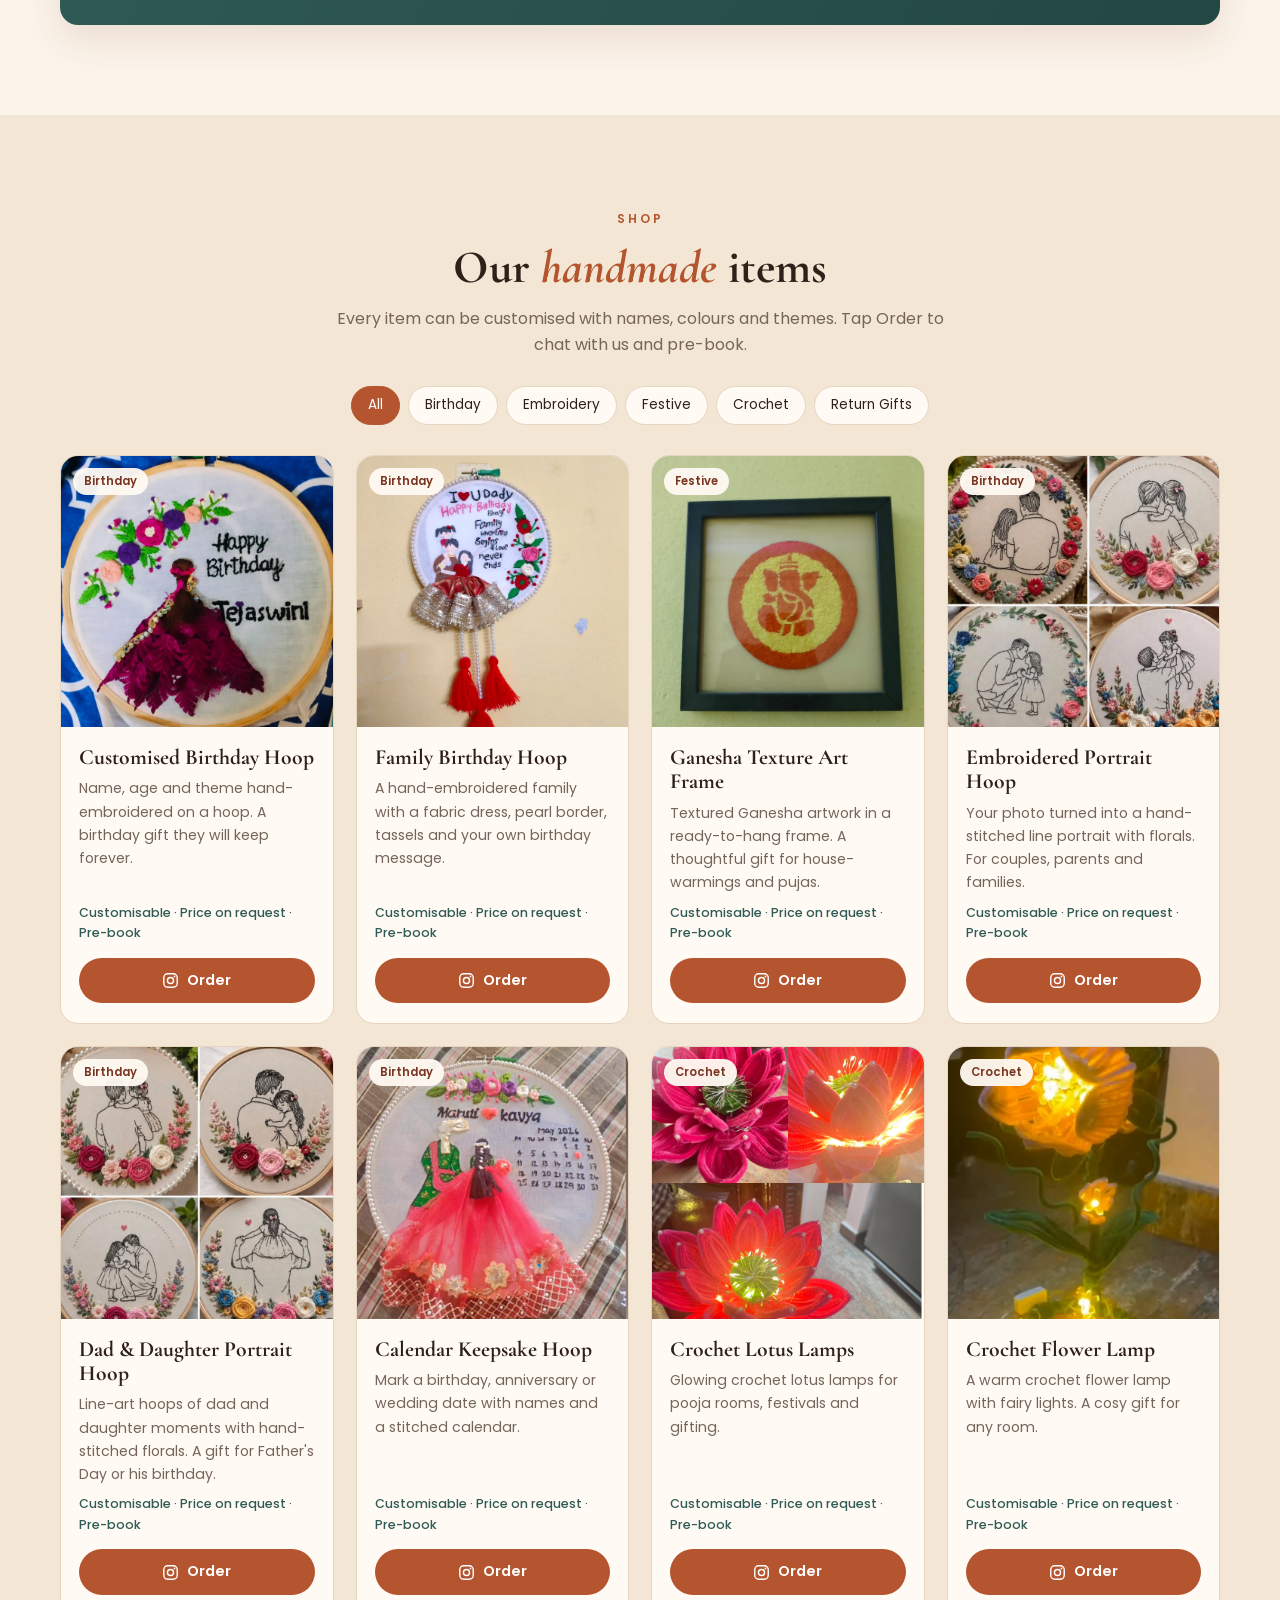
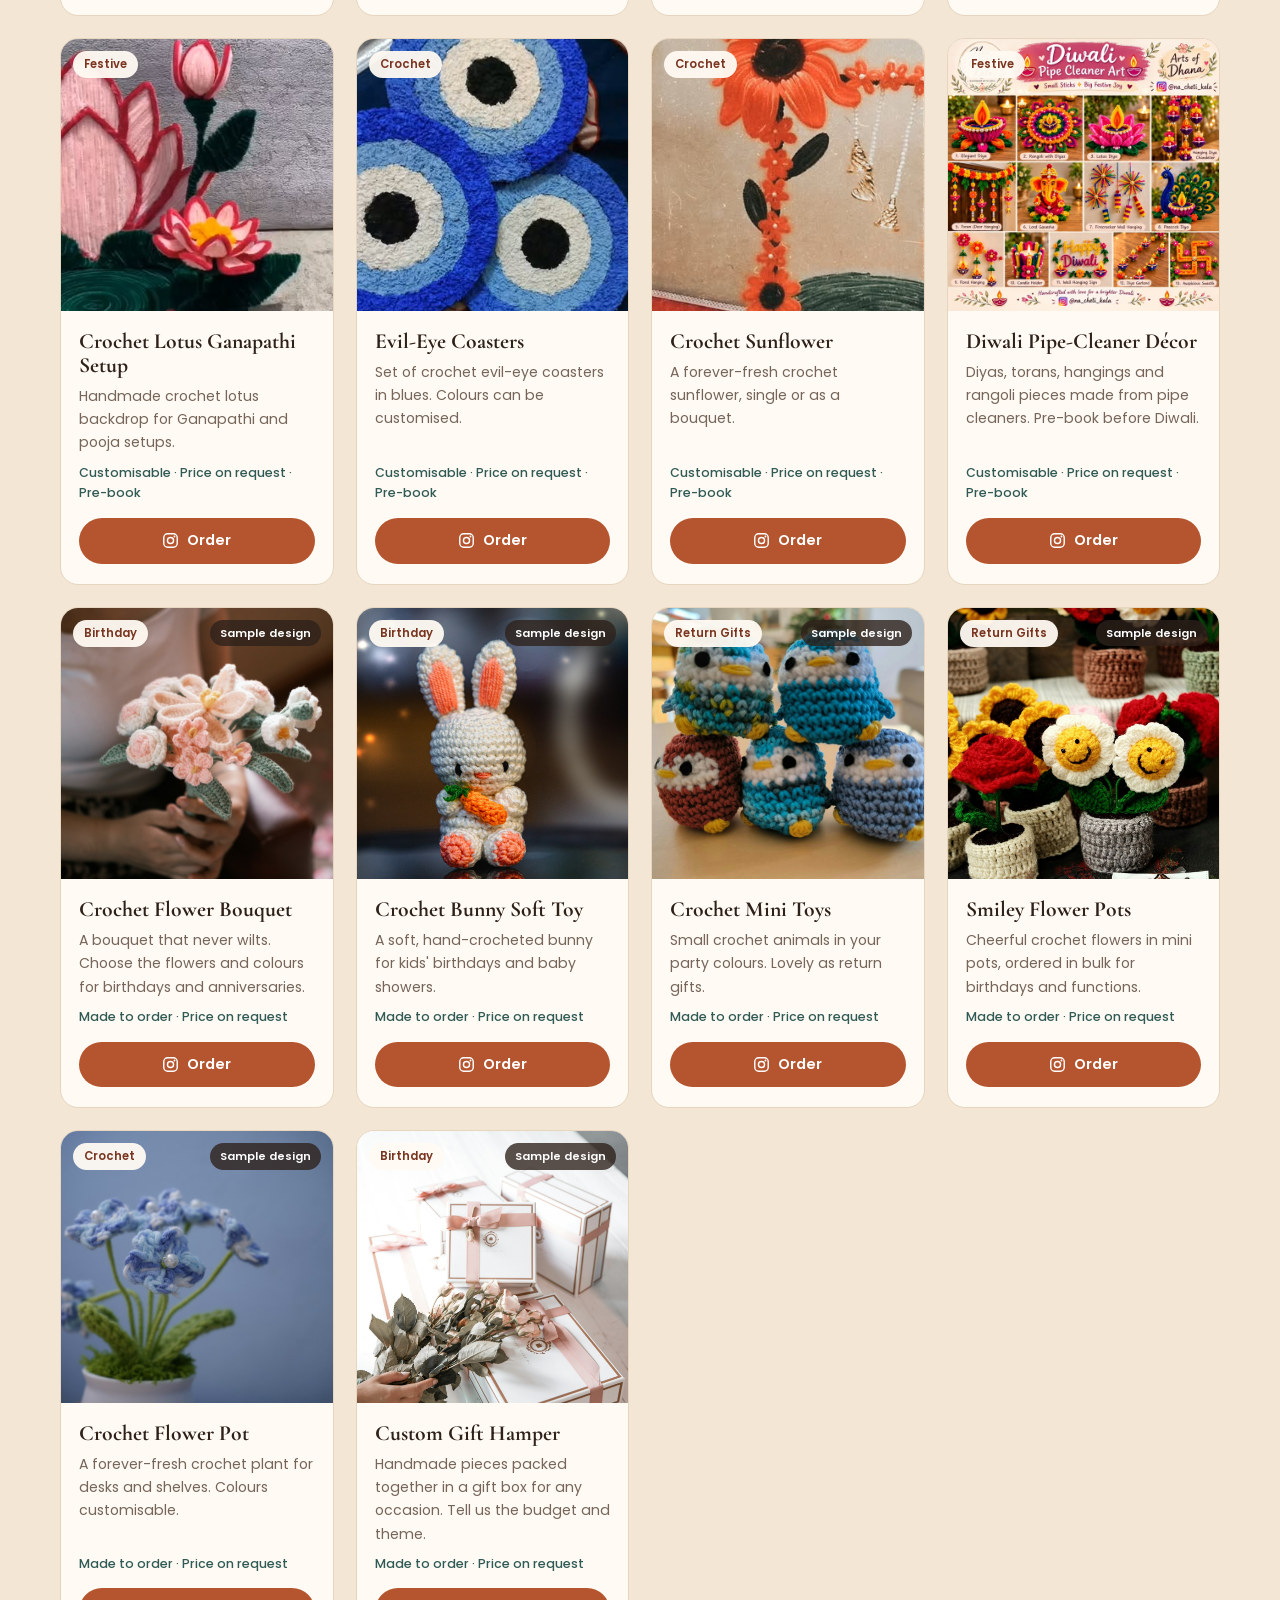
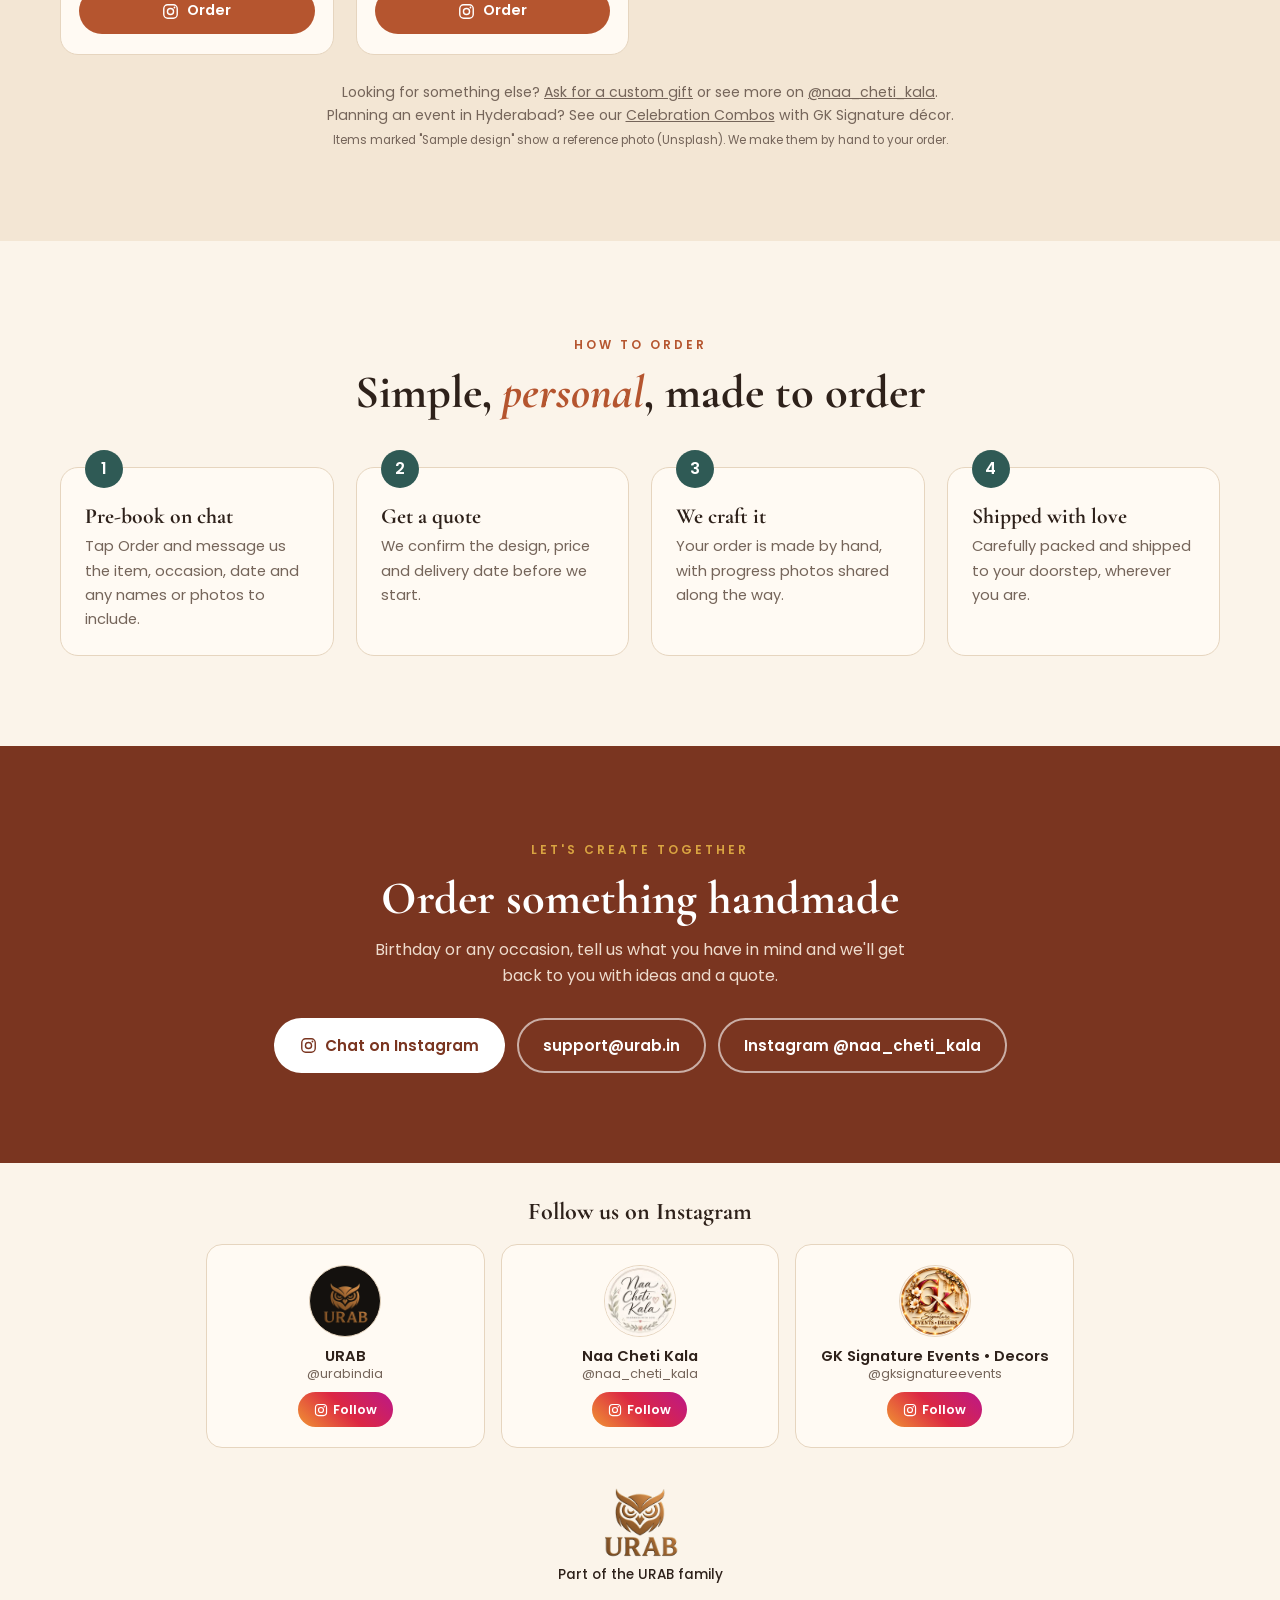
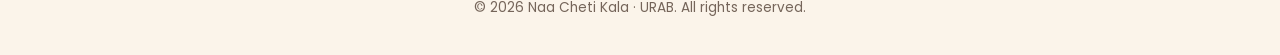
==== commit 48736d91: "Add Celebration Combos: GK Signature décor + Naa Cheti Kala gifts - New #combos section on the URAB " ====
--- a/naa-cheti-kala.html
+++ b/naa-cheti-kala.html
@@ -272,7 +272,7 @@
       </div>
       <div class="filters" role="group" aria-label="Filter items"></div>
       <div class="items" id="item-grid"></div>
-      <p class="shop-note">Looking for something else? <a href="#contact" data-order="Hi Naa Cheti Kala, I'd like a customised gift.">Ask for a custom gift</a> or see more on <a href="https://www.instagram.com/naa_cheti_kala/" target="_blank" rel="noopener">@naa_cheti_kala</a>.<br><small>Items marked "Sample design" show a reference photo (Unsplash). We make them by hand to your order.</small></p>
+      <p class="shop-note">Looking for something else? <a href="#contact" data-order="Hi Naa Cheti Kala, I'd like a customised gift.">Ask for a custom gift</a> or see more on <a href="https://www.instagram.com/naa_cheti_kala/" target="_blank" rel="noopener">@naa_cheti_kala</a>.<br>Planning an event in Hyderabad? See our <a href="/#combos">Celebration Combos</a> with GK Signature décor.<br><small>Items marked "Sample design" show a reference photo (Unsplash). We make them by hand to your order.</small></p>
     </div>
   </section>
 
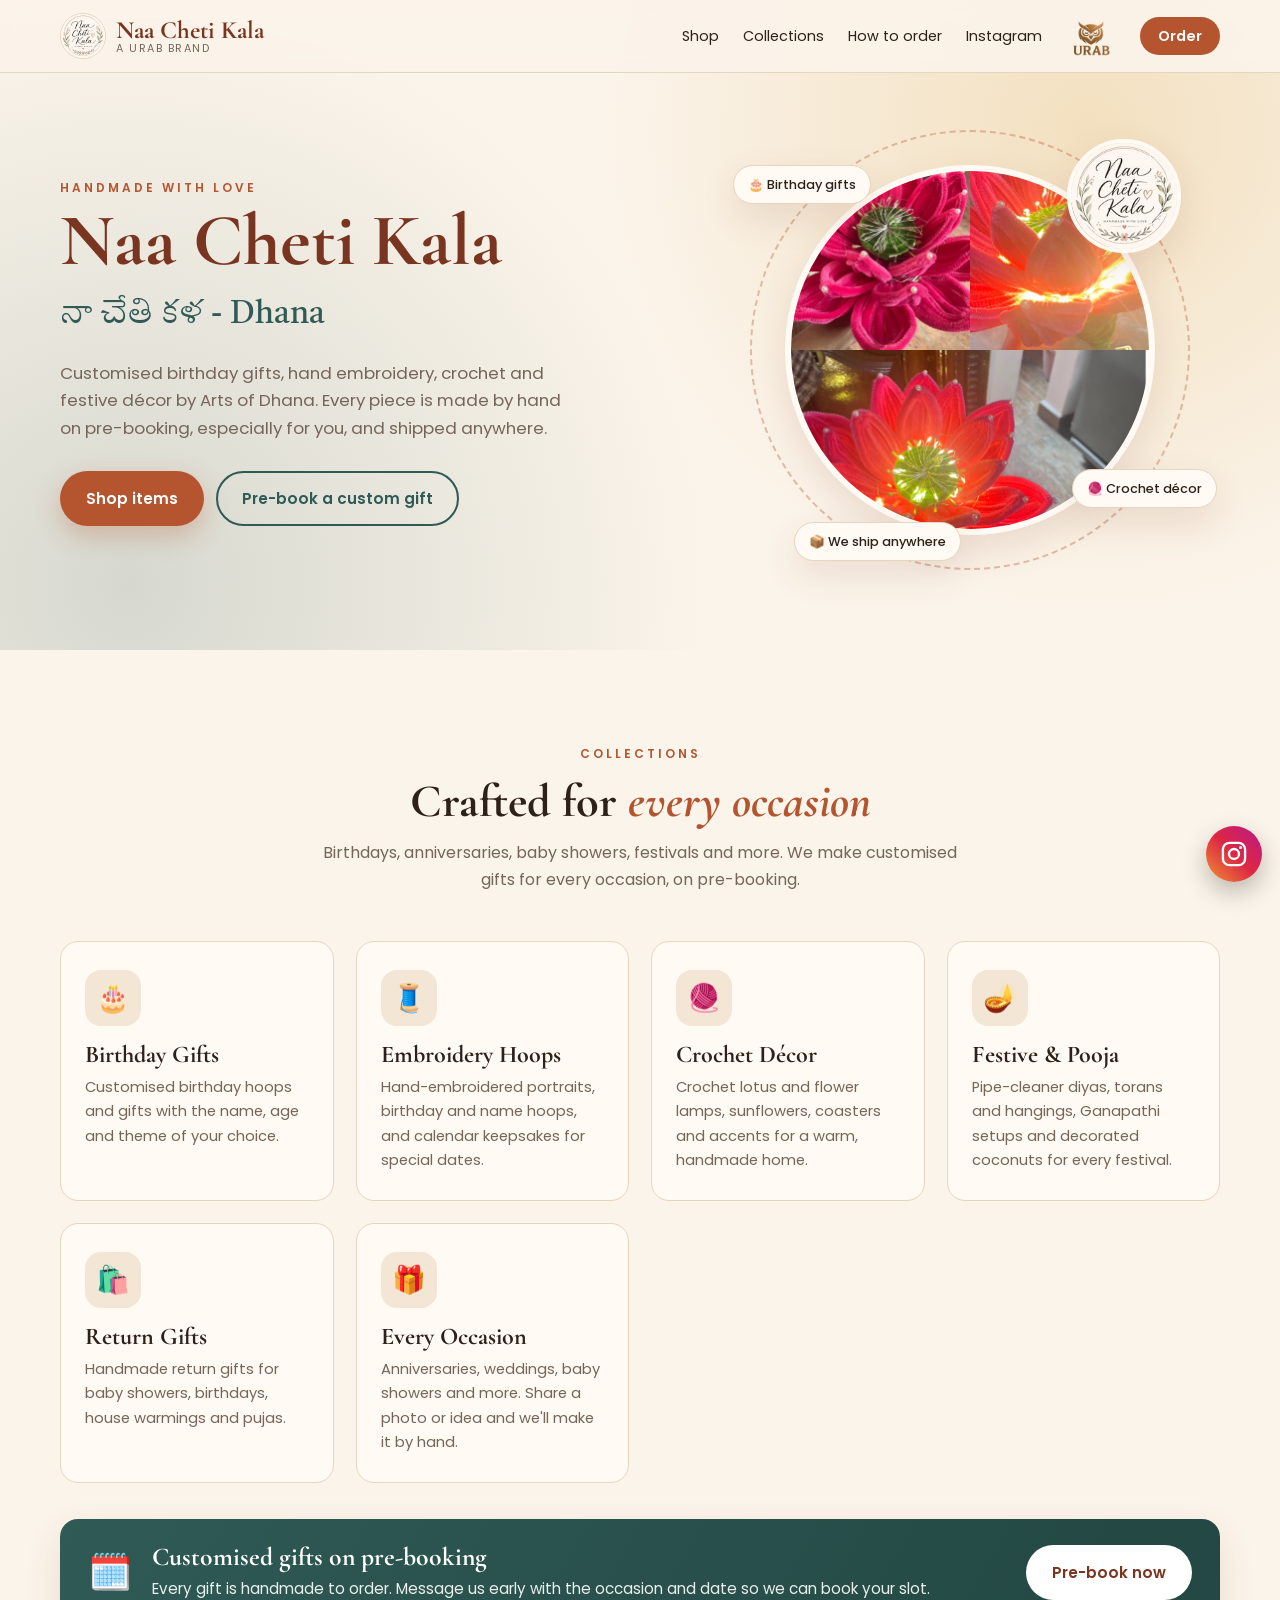
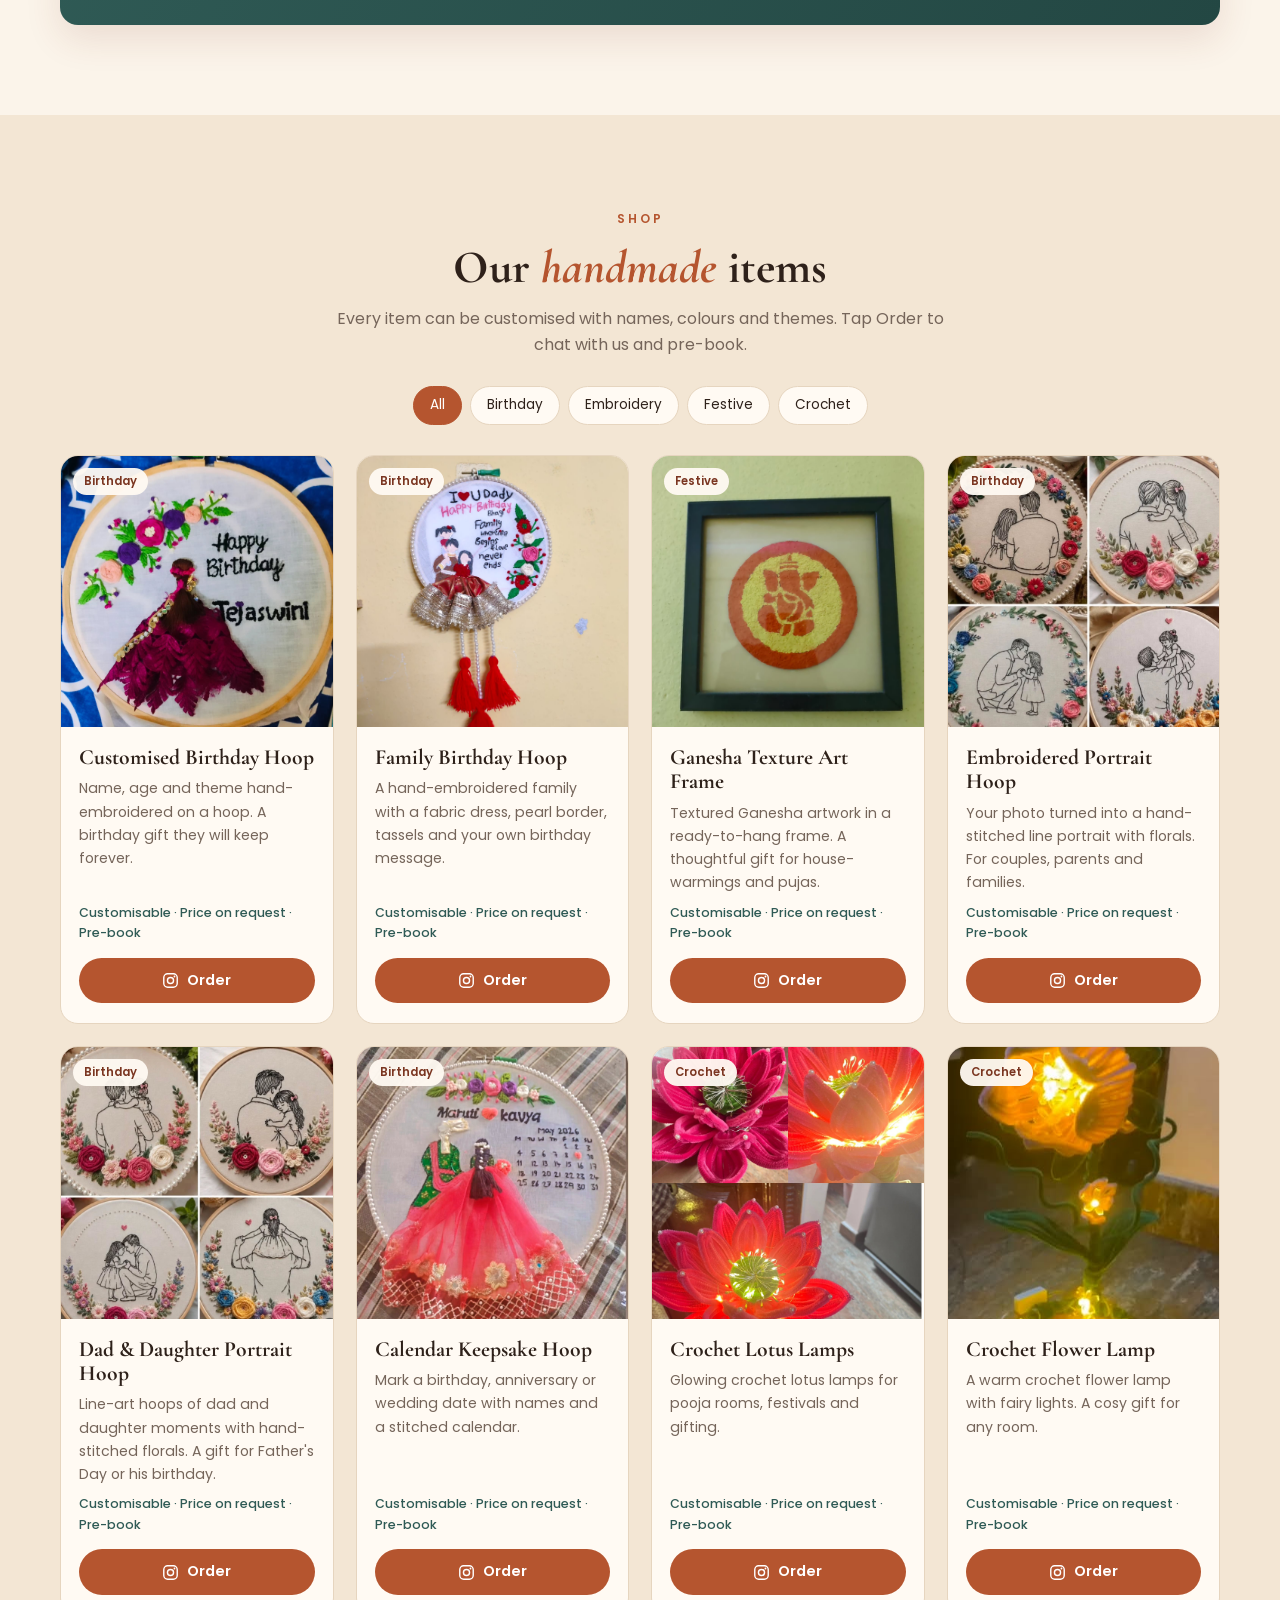
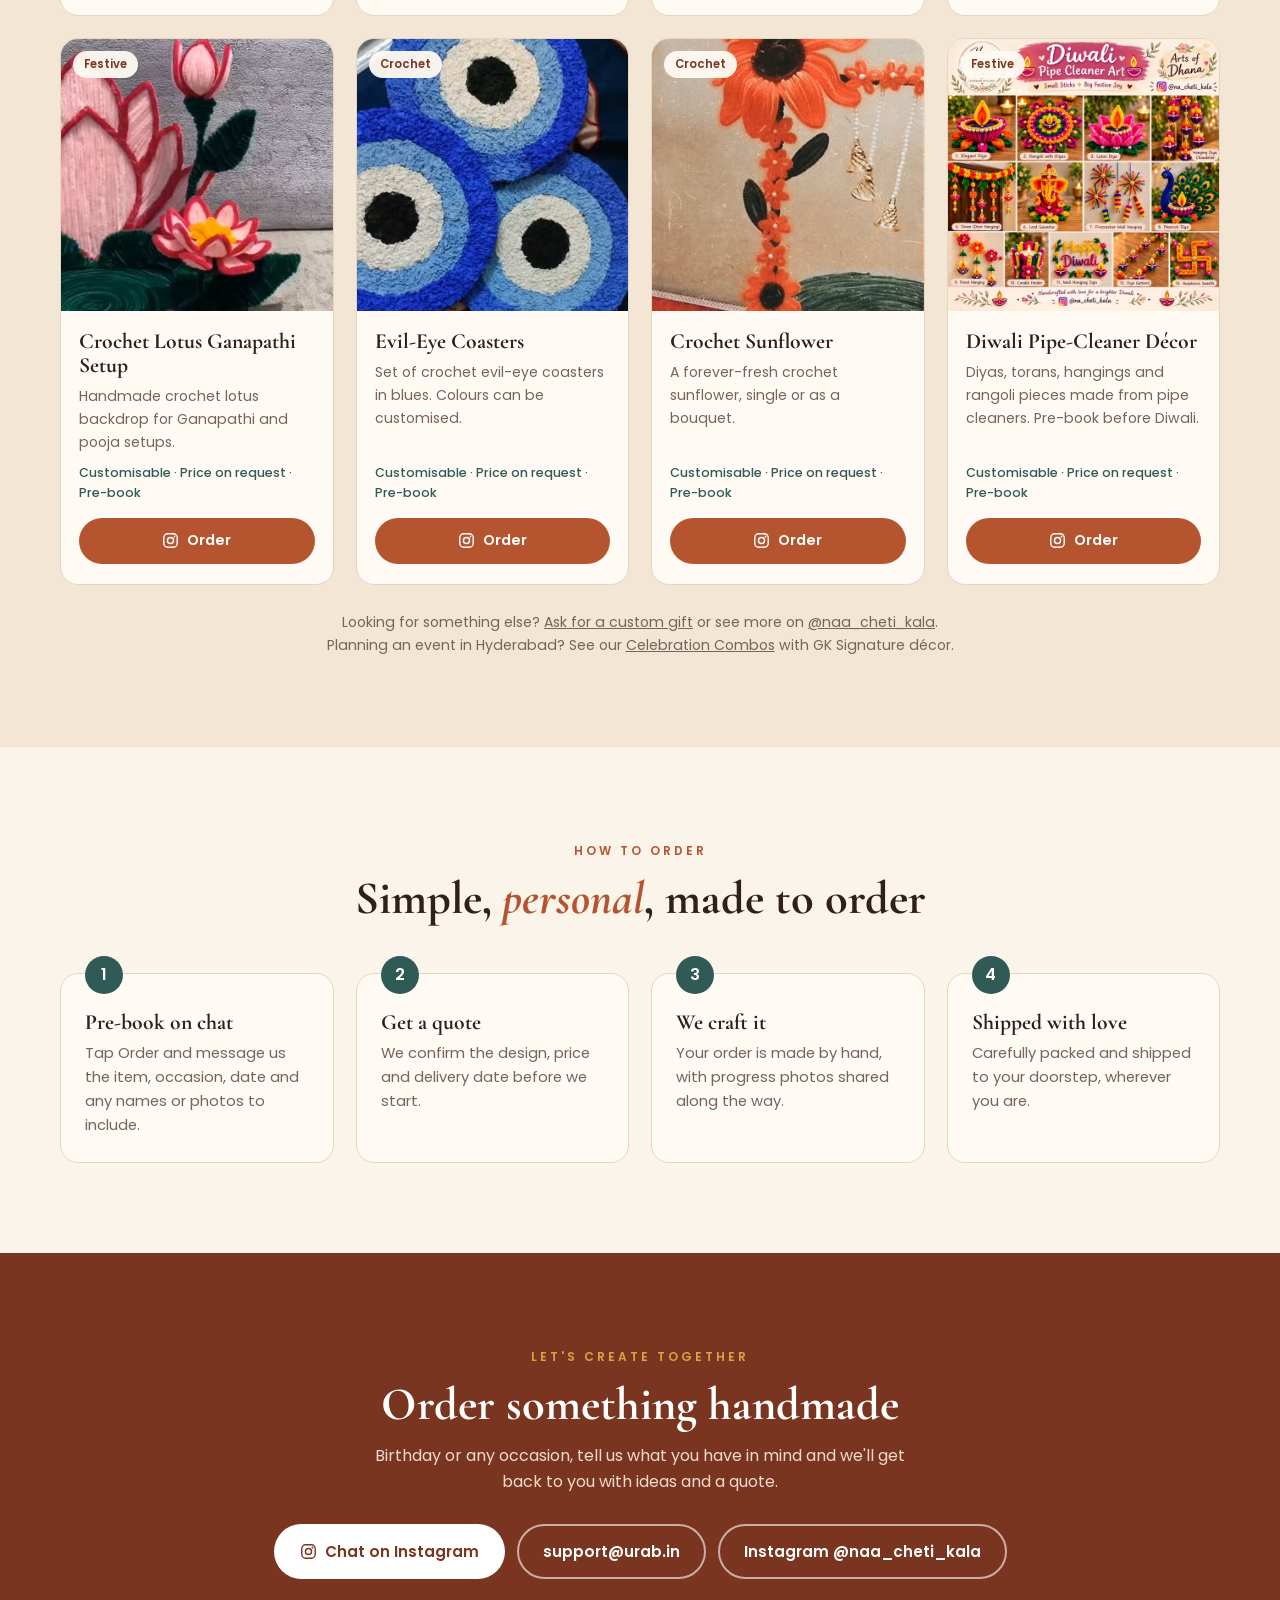
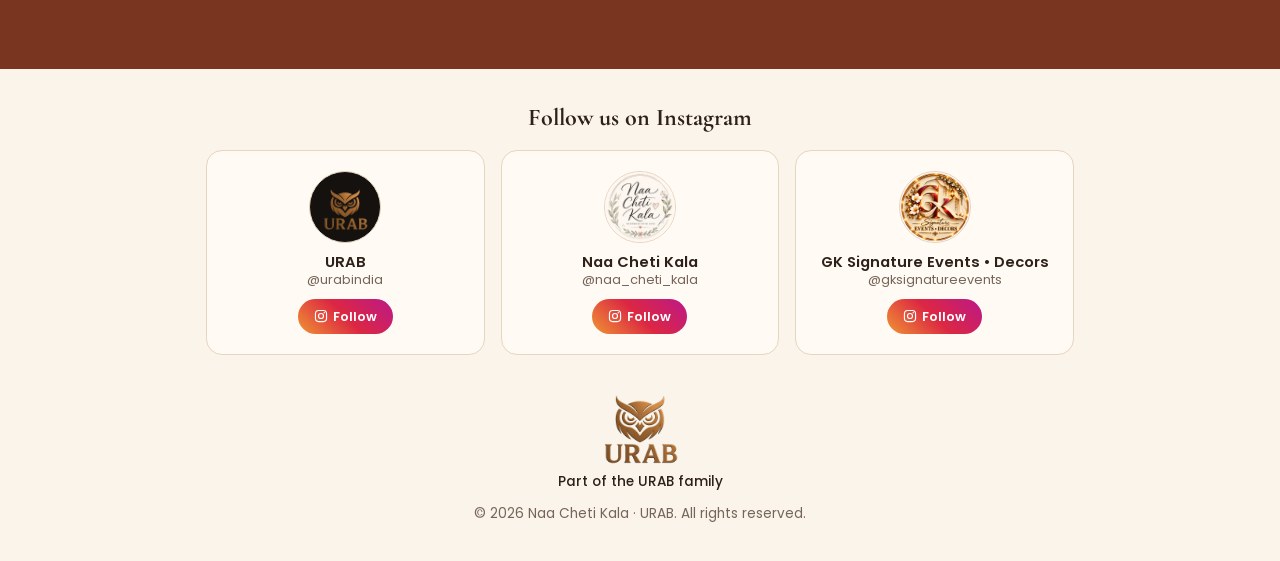
==== commit 6ddaf948: "Remove stock-photo sample items from the Naa Cheti Kala shop Drop the six "Sample design" items that" ====
--- a/naa-cheti-kala.html
+++ b/naa-cheti-kala.html
@@ -163,7 +163,6 @@
     .item-img img { width: 100%; height: 100%; object-fit: cover; transition: transform .5s; }
     .item:hover .item-img img { transform: scale(1.05); }
     .item-tag { position: absolute; top: 12px; left: 12px; padding: 4px 11px; border-radius: 999px; font-size: .72rem; font-weight: 600; background: rgba(255, 250, 243, .95); color: var(--terracotta-deep); }
-    .item-sample { position: absolute; top: 12px; right: 12px; padding: 4px 10px; border-radius: 999px; font-size: .7rem; font-weight: 600; background: rgba(46, 33, 26, .78); color: #fff; }
     .item-body { padding: 18px 18px 20px; display: flex; flex-direction: column; gap: 8px; flex: 1; }
     .item-body h3 { font-size: 1.35rem; }
     .item-body p { color: var(--muted); font-size: .88rem; flex: 1; }
@@ -272,7 +271,7 @@
       </div>
       <div class="filters" role="group" aria-label="Filter items"></div>
       <div class="items" id="item-grid"></div>
-      <p class="shop-note">Looking for something else? <a href="#contact" data-order="Hi Naa Cheti Kala, I'd like a customised gift.">Ask for a custom gift</a> or see more on <a href="https://www.instagram.com/naa_cheti_kala/" target="_blank" rel="noopener">@naa_cheti_kala</a>.<br>Planning an event in Hyderabad? See our <a href="/#combos">Celebration Combos</a> with GK Signature décor.<br><small>Items marked "Sample design" show a reference photo (Unsplash). We make them by hand to your order.</small></p>
+      <p class="shop-note">Looking for something else? <a href="#contact" data-order="Hi Naa Cheti Kala, I'd like a customised gift.">Ask for a custom gift</a> or see more on <a href="https://www.instagram.com/naa_cheti_kala/" target="_blank" rel="noopener">@naa_cheti_kala</a>.<br>Planning an event in Hyderabad? See our <a href="/#combos">Celebration Combos</a> with GK Signature décor.</p>
     </div>
   </section>
 
@@ -323,8 +322,6 @@
   <script>
     // Shop items. To add one: put the photo in images/naa-cheti-kala/ and add a line here.
     // tags decide which filter buttons show the item.
-    // sample: true marks a free stock photo (Unsplash) of a design we make to order, not our own photo.
-    // Replace it with a real photo once Dhana makes one, then remove "sample: true".
     const ITEMS = [
       { name: 'Customised Birthday Hoop', img: 'birthday-embroidery-hoop.jpg', tags: ['Birthday', 'Embroidery'], desc: 'Name, age and theme hand-embroidered on a hoop. A birthday gift they will keep forever.' },
       { name: 'Family Birthday Hoop', img: 'family-birthday-hoop.jpg', tags: ['Birthday', 'Embroidery'], desc: 'A hand-embroidered family with a fabric dress, pearl border, tassels and your own birthday message.' },
@@ -337,13 +334,7 @@
       { name: 'Crochet Lotus Ganapathi Setup', img: 'crochet-lotus-ganapathi.jpg', tags: ['Festive', 'Crochet'], desc: 'Handmade crochet lotus backdrop for Ganapathi and pooja setups.' },
       { name: 'Evil-Eye Coasters', img: 'evil-eye-coasters.jpg', tags: ['Crochet'], desc: 'Set of crochet evil-eye coasters in blues. Colours can be customised.' },
       { name: 'Crochet Sunflower', img: 'crochet-sunflower.jpg', tags: ['Crochet', 'Birthday'], desc: 'A forever-fresh crochet sunflower, single or as a bouquet.' },
-      { name: 'Diwali Pipe-Cleaner Décor', img: 'diwali-pipe-cleaner-art.jpg', tags: ['Festive'], desc: 'Diyas, torans, hangings and rangoli pieces made from pipe cleaners. Pre-book before Diwali.' },
-      { name: 'Crochet Flower Bouquet', img: 'samples/crochet-bouquet.jpg', sample: true, tags: ['Birthday', 'Crochet'], desc: 'A bouquet that never wilts. Choose the flowers and colours for birthdays and anniversaries.' },
-      { name: 'Crochet Bunny Soft Toy', img: 'samples/crochet-bunny.jpg', sample: true, tags: ['Birthday', 'Crochet'], desc: 'A soft, hand-crocheted bunny for kids\' birthdays and baby showers.' },
-      { name: 'Crochet Mini Toys', img: 'samples/crochet-mini-toys.jpg', sample: true, tags: ['Return Gifts', 'Crochet'], desc: 'Small crochet animals in your party colours. Lovely as return gifts.' },
-      { name: 'Smiley Flower Pots', img: 'samples/smiley-flower-pots.jpg', sample: true, tags: ['Return Gifts', 'Crochet'], desc: 'Cheerful crochet flowers in mini pots, ordered in bulk for birthdays and functions.' },
-      { name: 'Crochet Flower Pot', img: 'samples/crochet-flower-pot.jpg', sample: true, tags: ['Crochet'], desc: 'A forever-fresh crochet plant for desks and shelves. Colours customisable.' },
-      { name: 'Custom Gift Hamper', img: 'samples/gift-hamper.jpg', sample: true, tags: ['Birthday', 'Return Gifts'], desc: 'Handmade pieces packed together in a gift box for any occasion. Tell us the budget and theme.' }
+      { name: 'Diwali Pipe-Cleaner Décor', img: 'diwali-pipe-cleaner-art.jpg', tags: ['Festive'], desc: 'Diyas, torans, hangings and rangoli pieces made from pipe cleaners. Pre-book before Diwali.' }
     ];
 
     // Ordering: Instagram chat for now. Set the WhatsApp number (country code + number, no "+" or spaces,
@@ -358,11 +349,11 @@
     const grid = document.getElementById('item-grid');
     grid.innerHTML = ITEMS.map(it => `
       <article class="item" data-tags="${it.tags.join(',')}">
-        <div class="item-img"><img src="/images/naa-cheti-kala/${it.img}" alt="${esc(it.name)}" loading="lazy"><span class="item-tag">${it.tags[0]}</span>${it.sample ? '<span class="item-sample">Sample design</span>' : ''}</div>
+        <div class="item-img"><img src="/images/naa-cheti-kala/${it.img}" alt="${esc(it.name)}" loading="lazy"><span class="item-tag">${it.tags[0]}</span></div>
         <div class="item-body">
           <h3>${esc(it.name)}</h3>
           <p>${esc(it.desc)}</p>
-          <span class="item-meta">${it.sample ? 'Made to order · Price on request' : 'Customisable · Price on request · Pre-book'}</span>
+          <span class="item-meta">Customisable · Price on request · Pre-book</span>
           <a class="order-btn" href="#contact" data-order="Hi Naa Cheti Kala, I'd like to order: ${esc(it.name)}">${ORDER_ICON}Order</a>
         </div>
       </article>`).join('');
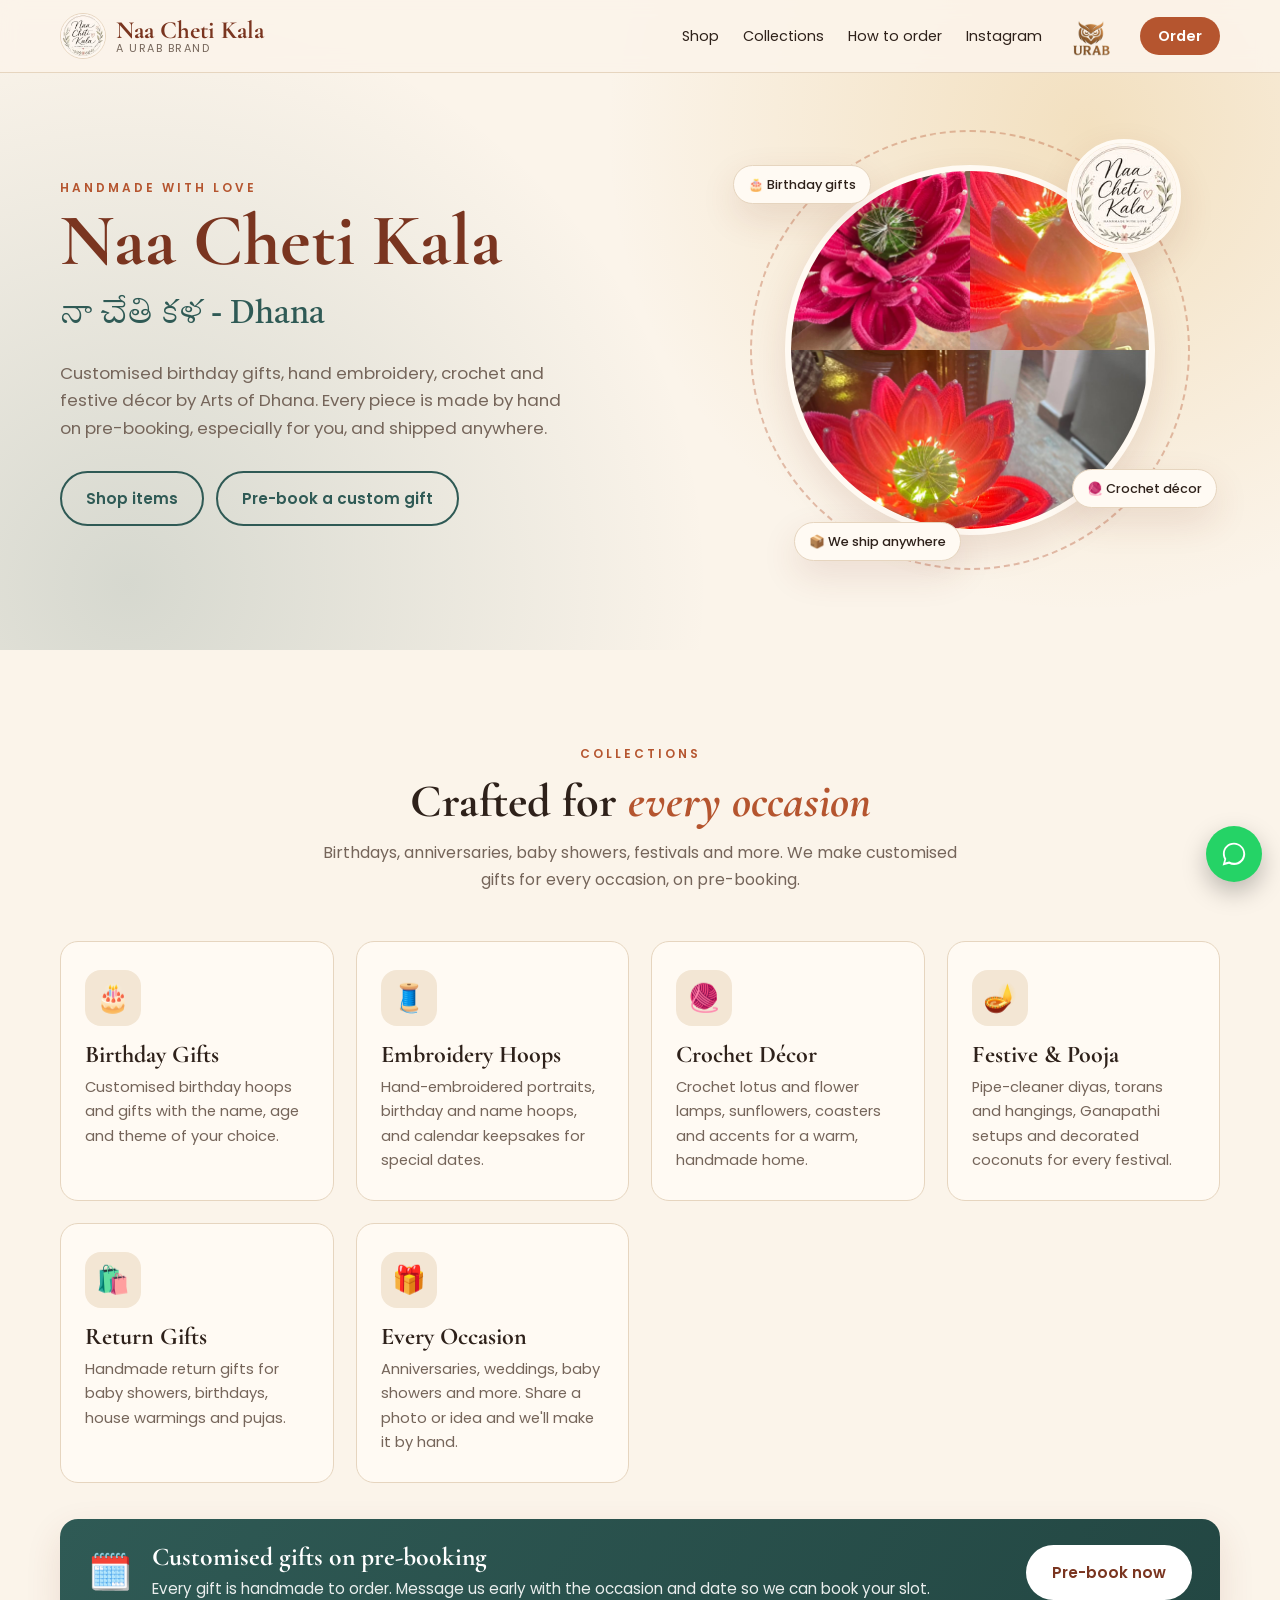
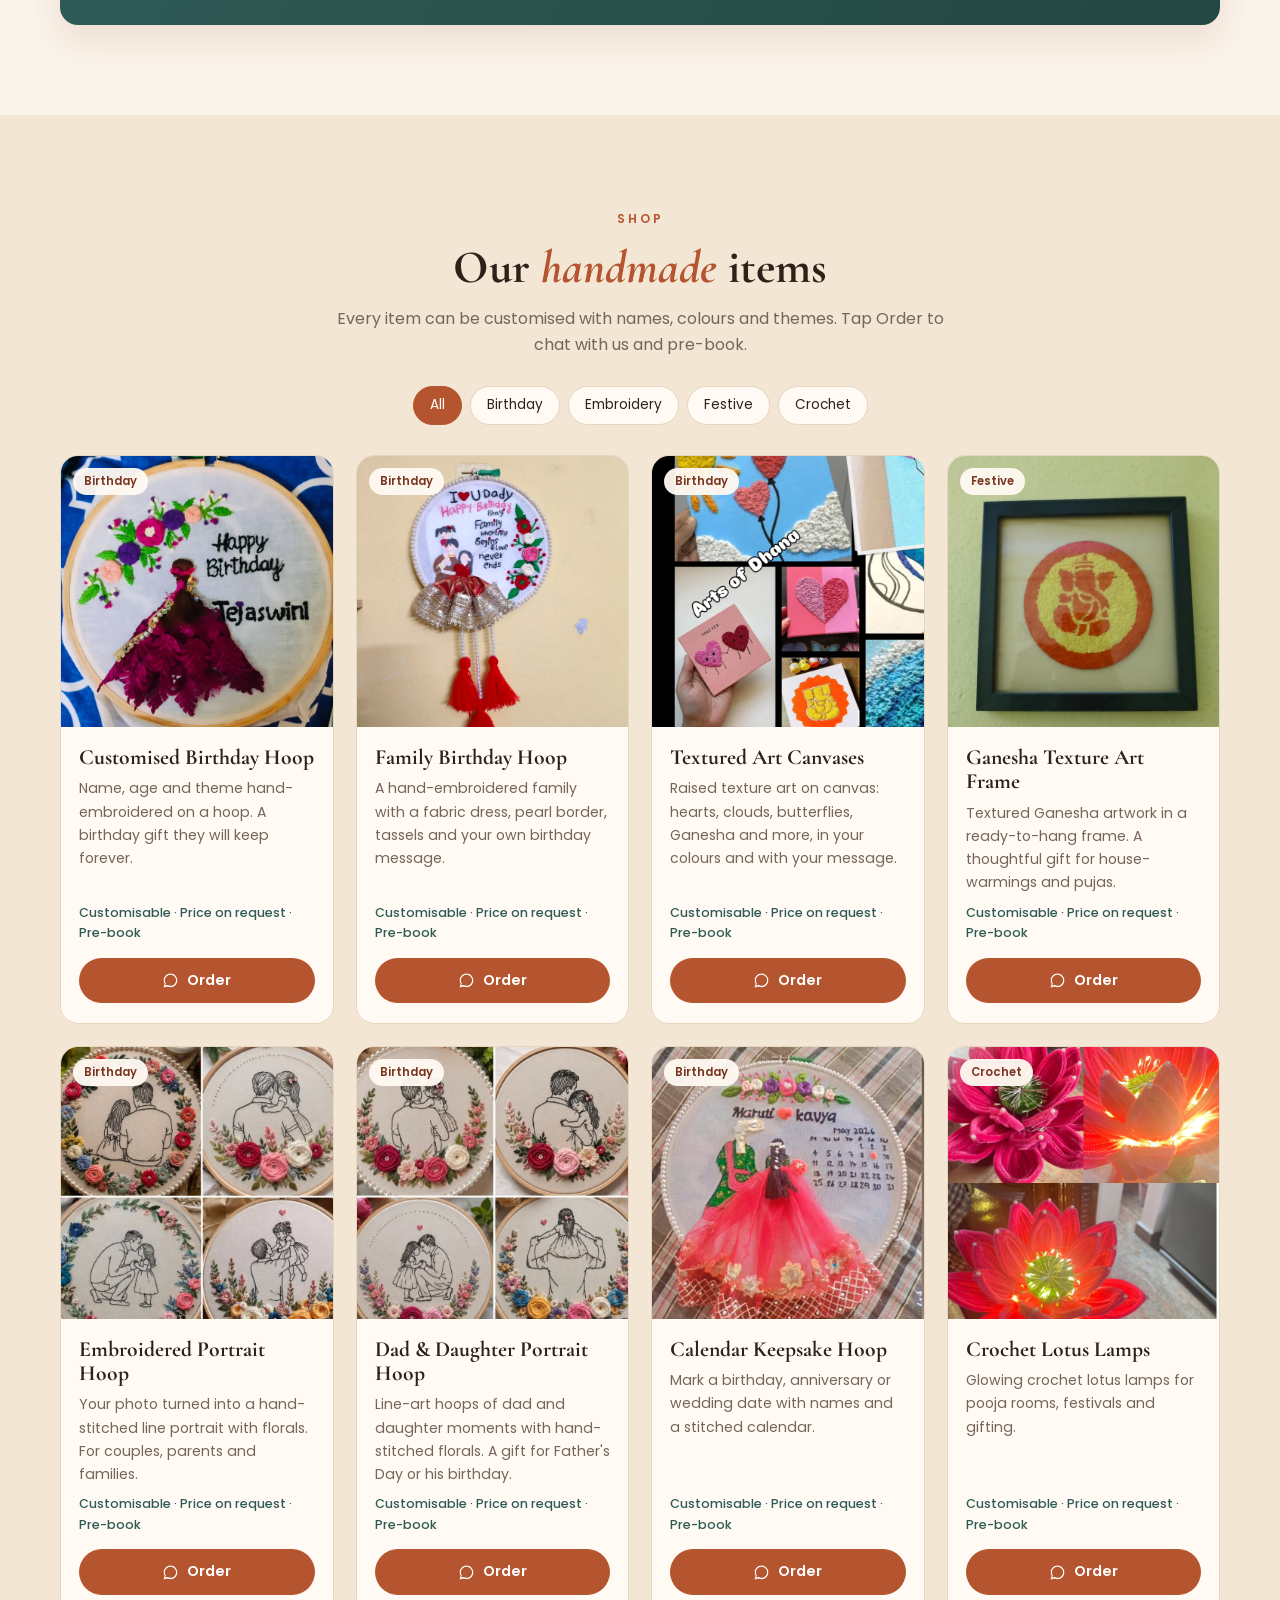
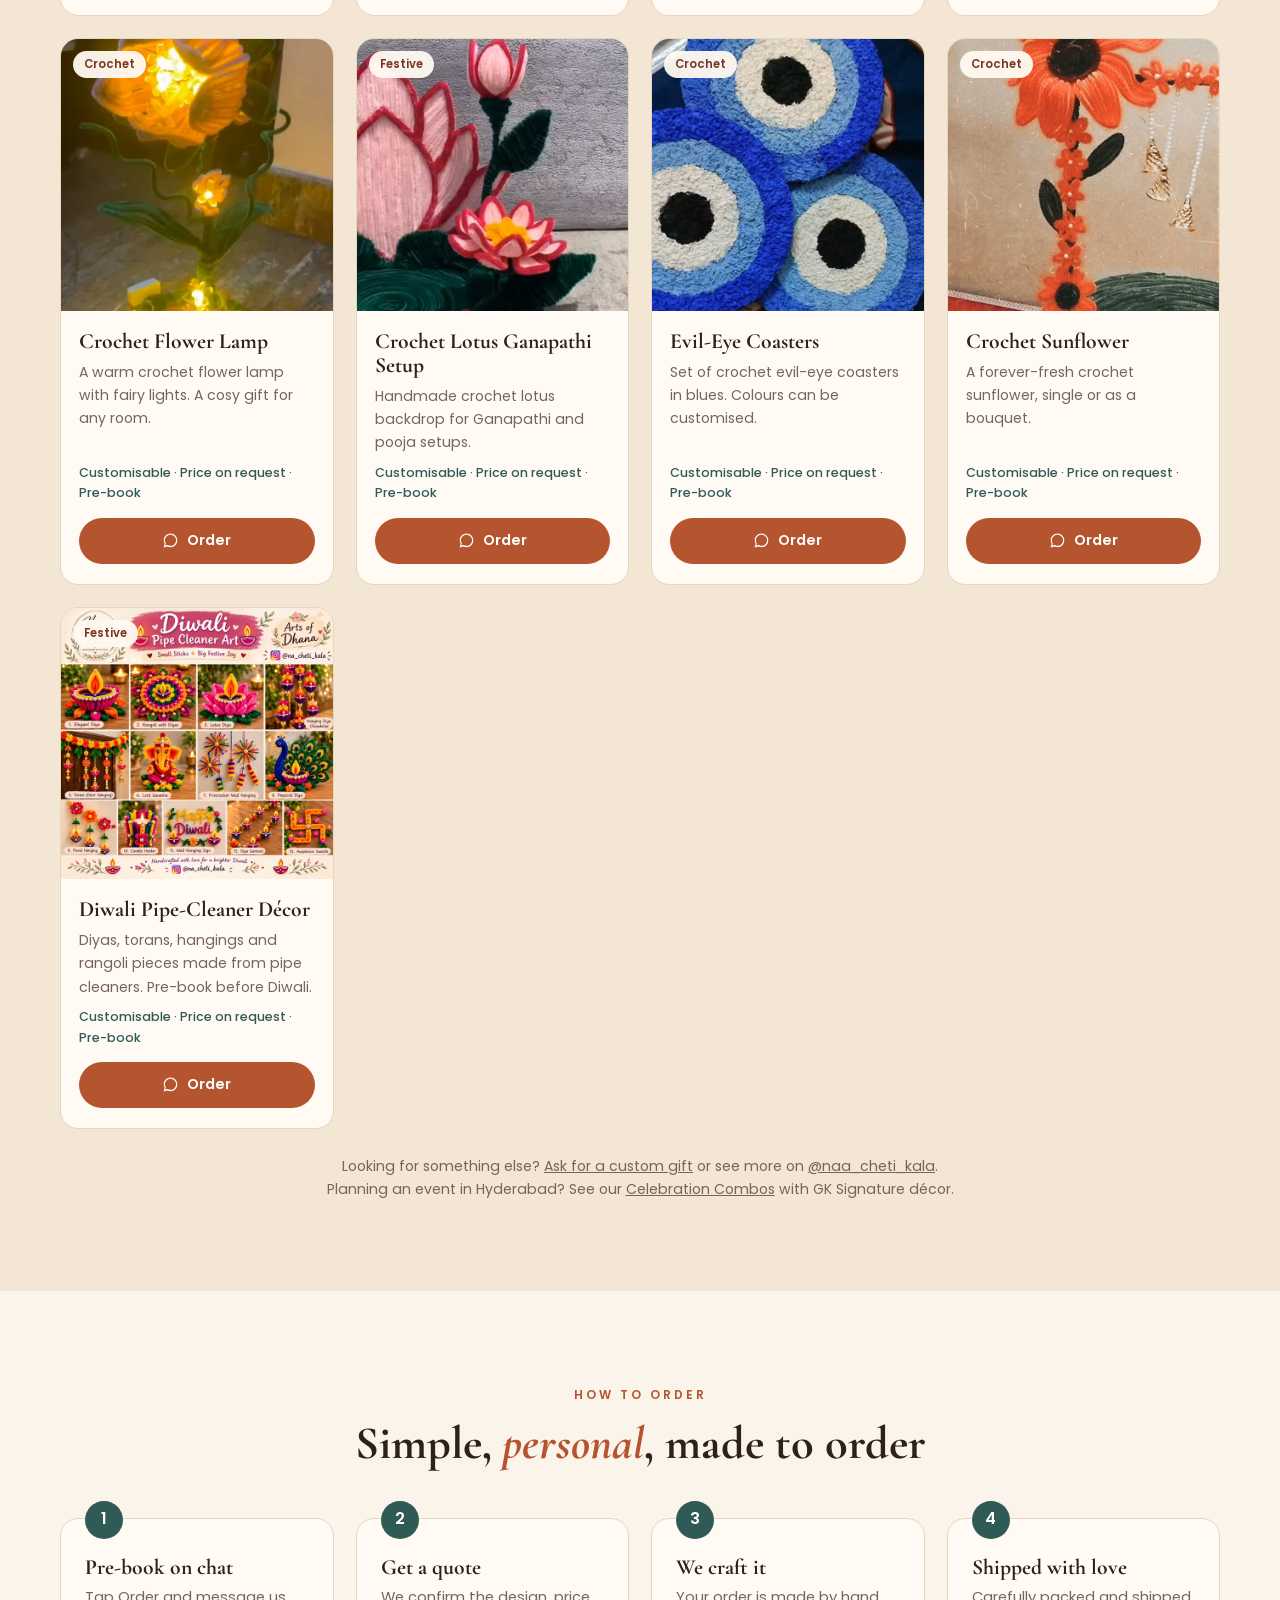
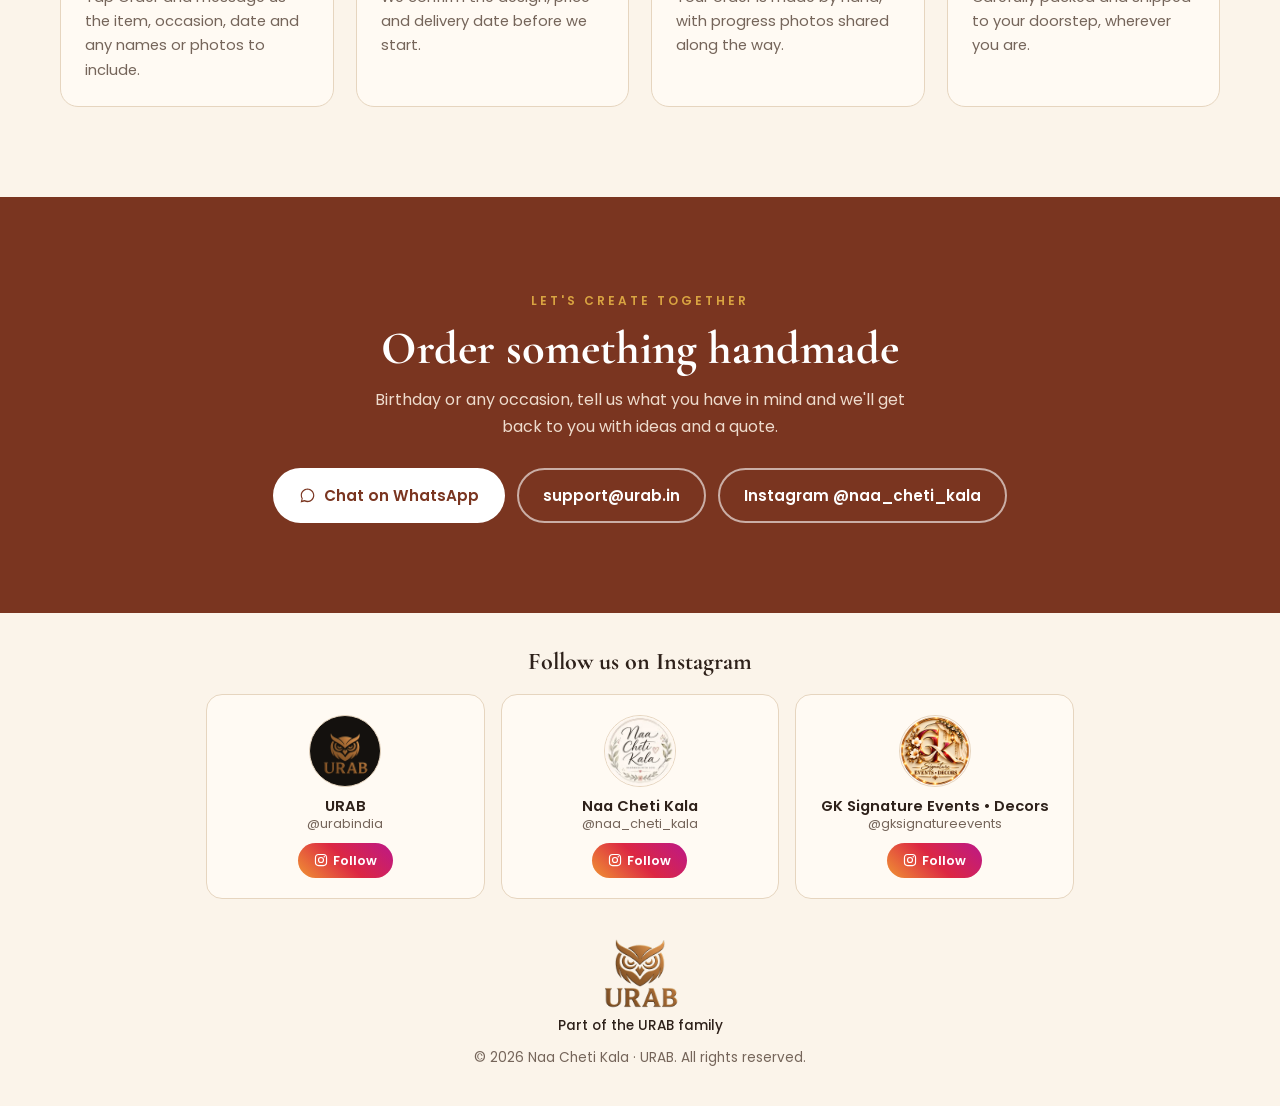
==== commit 50e3d463: "Add Naa Cheti Kala Diwali Special with WhatsApp ordering - Diwali Special section: 11 lotus/diya/tor" ====
--- a/naa-cheti-kala.html
+++ b/naa-cheti-kala.html
@@ -172,6 +172,47 @@
     .order-btn svg, .btn svg { width: 17px; height: 17px; }
     .shop-note { text-align: center; color: var(--muted); font-size: .88rem; margin-top: 26px; }
 
+
+    /* ---------- Diwali special ---------- */
+    .diwali { position: relative; overflow: hidden; color: #fbeee0; background: radial-gradient(circle at 20% 0%, rgba(255, 184, 77, .25), transparent 45%), radial-gradient(circle at 90% 100%, rgba(217, 164, 65, .2), transparent 50%), linear-gradient(160deg, #3b0f14, #5a1a12 55%, #2a0c0c); }
+    .diwali .section-head h2 { color: #fff; }
+    .diwali .section-head p { color: #f3d9c2; }
+    .diwali .eyebrow { color: #ffcf6e; }
+    .diwali .glow { color: #ffcf6e; font-style: italic; text-shadow: 0 0 18px rgba(255, 190, 80, .55); }
+    .deadline { display: flex; flex-wrap: wrap; justify-content: center; gap: 10px; margin: -18px 0 26px; }
+    .deadline span { padding: 8px 16px; border-radius: 999px; font-size: .88rem; font-weight: 500; background: rgba(255, 255, 255, .08); border: 1px solid rgba(255, 207, 110, .35); }
+    .deadline .countdown { background: #ffcf6e; color: #3b0f14; font-weight: 700; border-color: #ffcf6e; }
+    .diwali-ctas { display: flex; flex-wrap: wrap; justify-content: center; gap: 12px; margin-bottom: 36px; }
+    .btn-wa { background: #25d366; color: #fff; }
+    .btn-ig { color: #fff; background: linear-gradient(45deg, #f09433, #dc2743 50%, #bc1888); }
+    .diwali .items .item { background: #fffaf3; border-color: rgba(255, 207, 110, .4); color: var(--ink); }
+    .diwali .item-tag { background: #ffcf6e; color: #3b0f14; }
+    .diwali-note { text-align: center; color: #f3d9c2; font-size: .85rem; margin-top: 24px; }
+    .item-actions { display: flex; gap: 8px; margin-top: 6px; }
+    .item-actions .order-btn { flex: 1; margin-top: 0; }
+    .order-btn.wa { background: #1f9d55; }
+    .order-btn.wa:hover { background: #178244; }
+    .ig-mini { flex: none; width: 44px; display: grid; place-items: center; border-radius: 999px; color: #fff; background: linear-gradient(45deg, #f09433, #dc2743 50%, #bc1888); }
+    .ig-mini svg { width: 18px; height: 18px; }
+    .nav-diwali { color: #b5552f !important; font-weight: 600; }
+
+    /* ---------- Crackers on page open ---------- */
+    #crackers { position: fixed; inset: 0; width: 100%; height: 100%; z-index: 90; pointer-events: none; transition: opacity .8s; }
+
+    /* ---------- Photo popup ---------- */
+    .item-img img { cursor: zoom-in; }
+    .lightbox { position: fixed; inset: 0; z-index: 95; display: none; align-items: center; justify-content: center; padding: 56px 16px 70px; background: rgba(20, 12, 8, .92); }
+    .lightbox.open { display: flex; }
+    .lightbox figure { margin: 0; max-width: min(900px, 100%); text-align: center; }
+    .lightbox img { max-width: 100%; max-height: calc(100svh - 150px); border-radius: 12px; box-shadow: 0 20px 60px rgba(0, 0, 0, .5); }
+    .lightbox figcaption { color: #fbeee0; margin-top: 12px; font-size: .95rem; }
+    .lightbox button { position: absolute; width: 46px; height: 46px; border: 0; border-radius: 50%; cursor: pointer; font-size: 1.4rem; color: #fff; background: rgba(255, 255, 255, .14); }
+    .lightbox button:hover { background: rgba(255, 255, 255, .26); }
+    .lb-close { top: 14px; right: 14px; }
+    .lb-prev { left: 12px; top: 50%; transform: translateY(-50%); }
+    .lb-next { right: 12px; top: 50%; transform: translateY(-50%); }
+    @media (max-width: 600px) { .lb-prev, .lb-next { top: auto; bottom: 14px; transform: none; } .lb-prev { left: calc(50% - 56px); } .lb-next { right: calc(50% - 56px); } }
+
     /* ---------- Chat float + toast ---------- */
     .chat-float { position: fixed; right: 18px; bottom: 18px; z-index: 60; width: 56px; height: 56px; border-radius: 50%; display: grid; place-items: center; color: #fff; box-shadow: 0 10px 25px rgba(0,0,0,.25); background: linear-gradient(45deg, #f09433, #dc2743 50%, #bc1888); }
     .chat-float.wa { background: #25d366; }
@@ -203,6 +244,7 @@
     <div class="container">
       <a href="/naa-cheti-kala" class="brand"><img src="/images/naa-cheti-kala/logo.jpg" alt="Naa Cheti Kala logo"><div><strong>Naa Cheti Kala</strong><small>A URAB brand</small></div></a>
       <ul class="nav-links">
+        <li class="diwali-only"><a href="#diwali" class="nav-diwali">🪔 Diwali</a></li>
         <li class="hide-sm"><a href="#items">Shop</a></li>
         <li class="hide-sm"><a href="#collections">Collections</a></li>
         <li class="hide-sm"><a href="#order">How to order</a></li>
@@ -221,7 +263,8 @@
         <div class="te te-title" lang="te">నా చేతి కళ - Dhana</div>
         <p>Customised birthday gifts, hand embroidery, crochet and festive décor by Arts of Dhana. Every piece is made by hand on pre-booking, especially for you, and shipped anywhere.</p>
         <div class="btns">
-          <a href="#items" class="btn btn-primary">Shop items</a>
+          <a href="#diwali" class="btn btn-primary diwali-only">🪔 Diwali Special</a>
+          <a href="#items" class="btn btn-outline">Shop items</a>
           <a href="#contact" class="btn btn-outline" data-order="Hi Naa Cheti Kala, I'd like to pre-book a customised gift.">Pre-book a custom gift</a>
         </div>
       </div>
@@ -235,6 +278,27 @@
       </div>
     </div>
   </header>
+
+  <section id="diwali" class="diwali diwali-only">
+    <div class="container">
+      <div class="section-head">
+        <span class="eyebrow">✨ Diwali Special 2026 ✨</span>
+        <h2>Light up your Diwali, <span class="glow">handmade</span></h2>
+        <p>Lotus hangings, diya stands, wall diyas, torans and Shubh-Labh pieces, handmade to order for your home and for gifting.</p>
+      </div>
+      <div class="deadline">
+        <span class="countdown" id="diwali-countdown">Order by 1 November</span>
+        <span>🚚 Delivered before Diwali</span>
+        <span>📦 We ship anywhere</span>
+      </div>
+      <div class="diwali-ctas">
+        <a class="btn btn-wa" href="#contact" data-order="Hi Naa Cheti Kala, I'd like to order from the Diwali collection.">WhatsApp +91 93910 77525</a>
+        <a class="btn btn-ig" href="https://ig.me/m/naa_cheti_kala" target="_blank" rel="noopener" data-ig="Hi Naa Cheti Kala, I'd like to order from the Diwali collection.">Ask on Instagram</a>
+      </div>
+      <div class="items" id="diwali-grid"></div>
+      <p class="diwali-note">Photos show the designs. Every piece is handmade to order by Dhana, so colours and small details can vary. Tap a photo to see it bigger.</p>
+    </div>
+  </section>
 
   <section id="collections">
     <div class="container">
@@ -325,6 +389,7 @@
     const ITEMS = [
       { name: 'Customised Birthday Hoop', img: 'birthday-embroidery-hoop.jpg', tags: ['Birthday', 'Embroidery'], desc: 'Name, age and theme hand-embroidered on a hoop. A birthday gift they will keep forever.' },
       { name: 'Family Birthday Hoop', img: 'family-birthday-hoop.jpg', tags: ['Birthday', 'Embroidery'], desc: 'A hand-embroidered family with a fabric dress, pearl border, tassels and your own birthday message.' },
+      { name: 'Textured Art Canvases', img: 'texture-art-canvases.jpg', tags: ['Birthday', 'Festive'], desc: 'Raised texture art on canvas: hearts, clouds, butterflies, Ganesha and more, in your colours and with your message.' },
       { name: 'Ganesha Texture Art Frame', img: 'ganesha-texture-frame.jpg', tags: ['Festive'], desc: 'Textured Ganesha artwork in a ready-to-hang frame. A thoughtful gift for house-warmings and pujas.' },
       { name: 'Embroidered Portrait Hoop', img: 'embroidery-portraits.jpg', tags: ['Birthday', 'Embroidery'], desc: 'Your photo turned into a hand-stitched line portrait with florals. For couples, parents and families.' },
       { name: 'Dad & Daughter Portrait Hoop', img: 'dad-daughter-portrait-hoops.jpg', tags: ['Birthday', 'Embroidery'], desc: 'Line-art hoops of dad and daughter moments with hand-stitched florals. A gift for Father\'s Day or his birthday.' },
@@ -337,9 +402,9 @@
       { name: 'Diwali Pipe-Cleaner Décor', img: 'diwali-pipe-cleaner-art.jpg', tags: ['Festive'], desc: 'Diyas, torans, hangings and rangoli pieces made from pipe cleaners. Pre-book before Diwali.' }
     ];
 
-    // Ordering: Instagram chat for now. Set the WhatsApp number (country code + number, no "+" or spaces,
-    // e.g. "919876543210") and every Order button switches to WhatsApp with the message pre-filled.
-    const WHATSAPP_NUMBER = '';
+    // Ordering: every Order button opens WhatsApp with the message pre-filled.
+    // Country code + number, no "+" or spaces. Set to '' to fall back to Instagram chat.
+    const WHATSAPP_NUMBER = '919391077525';
     const INSTAGRAM_CHAT = 'https://ig.me/m/naa_cheti_kala';
     const WA_SVG = '<svg viewBox="0 0 32 32" aria-hidden="true" fill="currentColor"><path d="M16 3C9 3 3.3 8.6 3.3 15.6c0 2.2.6 4.4 1.7 6.3L3 29l7.3-1.9c1.8 1 3.8 1.5 5.8 1.5 7 0 12.7-5.7 12.7-12.6S23 3 16 3zm0 23.1c-1.9 0-3.7-.5-5.3-1.4l-.4-.2-4.3 1.1 1.2-4.2-.3-.4c-1-1.6-1.5-3.5-1.5-5.4C5.4 9.8 10.2 5.1 16 5.1s10.6 4.7 10.6 10.5S21.8 26.1 16 26.1z"/></svg>';
     const IG_SVG = document.querySelector('.ig-ico').outerHTML;
@@ -357,6 +422,48 @@
           <a class="order-btn" href="#contact" data-order="Hi Naa Cheti Kala, I'd like to order: ${esc(it.name)}">${ORDER_ICON}Order</a>
         </div>
       </article>`).join('');
+
+    // Diwali collection. Photos in images/naa-cheti-kala/diwali/ (and two from the main shop).
+    const DIWALI = [
+      { name: 'Lotus Pearl Hangings', img: 'diwali/lotus-pearl-hangings.jpg', desc: 'Strings of pink lotuses with pearl beads for doors, mandirs and walls.' },
+      { name: 'Lotus Diya Stands', img: 'diwali/lotus-diya-stands.jpg', desc: 'A pair of tall lotus diya stands with a coiled base and little flowers.' },
+      { name: 'Glowing Lotus Wall Diyas', img: 'diwali/glowing-lotus-wall-diyas.jpg', desc: 'Wall-mounted lotus tealight holders with bead drops. Order a set for a whole wall.' },
+      { name: 'Lotus Diya & Ganesha Set', img: 'diwali/lotus-diya-ganesha-set.jpg', desc: 'A big lotus with Ganesha in the centre and matching lotus diyas.' },
+      { name: 'Lotus Diya Plate', img: 'diwali/lotus-diya-plate.jpg', desc: 'A pearl-edged lotus plate for diyas, pooja items or rangoli centres.' },
+      { name: 'Lotus Bowl with Hanging Bloom', img: 'diwali/lotus-bowl-with-bloom.jpg', desc: 'A lotus bowl with a bloom on a stem above it. A statement piece for the pooja room.' },
+      { name: 'Shubh-Labh Hangings', img: 'diwali/shubh-labh-hangings.jpg', desc: 'A pair of Shubh and Labh flower hangings for the entrance.' },
+      { name: 'Lotus Dreamcatcher Toran', img: 'diwali/lotus-dreamcatcher-toran.jpg', desc: 'A ring toran with lotus motifs, roses and pearl strings.' },
+      { name: 'Lotus Branch Wall Hanging', img: 'diwali/lotus-branch-hanging.jpg', desc: 'Lotuses with tassels hanging from a branch. Light and pretty for any wall.' },
+      { name: 'Crochet Lotus Lamps', img: 'lotus-lamps.jpg', desc: 'Glowing crochet lotus lamps by Dhana, for the mandir and for gifting.' },
+      { name: 'Diwali Pipe-Cleaner Décor', img: 'diwali-pipe-cleaner-art.jpg', desc: 'Dhana\'s pipe-cleaner collection: diyas, peacock diya, Ganesha, torans and wall signs.' }
+    ];
+    document.getElementById('diwali-grid').innerHTML = DIWALI.map(it => `
+      <article class="item">
+        <div class="item-img"><img src="/images/naa-cheti-kala/${it.img}" alt="${esc(it.name)}" loading="lazy"><span class="item-tag">Diwali</span></div>
+        <div class="item-body">
+          <h3>${esc(it.name)}</h3>
+          <p>${esc(it.desc)}</p>
+          <span class="item-meta">Handmade to order · Price on request</span>
+          <div class="item-actions">
+            <a class="order-btn wa" href="#contact" data-order="Hi Naa Cheti Kala, I'd like to order for Diwali: ${esc(it.name)}">${WA_SVG}Order</a>
+            <a class="ig-mini" href="${INSTAGRAM_CHAT}" target="_blank" rel="noopener" aria-label="Ask about ${esc(it.name)} on Instagram" data-ig="Hi Naa Cheti Kala, I'd like to order for Diwali: ${esc(it.name)}">${IG_SVG}</a>
+          </div>
+        </div>
+      </article>`).join('');
+
+    // Diwali timing (India time): order by 1 Nov; hide the whole Diwali promotion after 9 Nov.
+    const ORDER_BY = new Date('2026-11-01T23:59:59+05:30');
+    const DIWALI_ENDS = new Date('2026-11-09T23:59:59+05:30');
+    const now = new Date();
+    const diwaliOn = now <= DIWALI_ENDS;
+    if (!diwaliOn) {
+      document.querySelectorAll('.diwali-only').forEach(el => el.remove());
+    } else {
+      const cd = document.getElementById('diwali-countdown');
+      const days = Math.ceil((ORDER_BY - now) / 86400000);
+      cd.textContent = now > ORDER_BY ? 'Pre-orders closed · message us to check availability'
+        : days <= 1 ? '⏳ Last day to order!' : `⏳ ${days} days left · order by 1 November`;
+    }
 
     const filterBar = document.querySelector('.filters');
     const tags = ['All', ...new Set(ITEMS.flatMap(it => it.tags))];
@@ -400,6 +507,102 @@
           .catch(() => {});
       });
     }
+
+    // Instagram chat links can't pre-fill text, so copy the message for the customer to paste.
+    document.addEventListener('click', e => {
+      const el = e.target.closest('[data-ig]');
+      if (!el || !navigator.clipboard) return;
+      navigator.clipboard.writeText(el.dataset.ig)
+        .then(() => showToast('Message copied. Paste it in the Instagram chat.'))
+        .catch(() => {});
+    });
+
+    // Photo popup: tap any item photo to see it larger; arrows move within the same section.
+    const lb = document.createElement('div');
+    lb.className = 'lightbox';
+    lb.setAttribute('role', 'dialog');
+    lb.setAttribute('aria-modal', 'true');
+    lb.setAttribute('aria-label', 'Photo viewer');
+    lb.innerHTML = '<button class="lb-close" aria-label="Close">✕</button><button class="lb-prev" aria-label="Previous photo">‹</button><button class="lb-next" aria-label="Next photo">›</button><figure><img alt=""><figcaption></figcaption></figure>';
+    document.body.appendChild(lb);
+    const lbImg = lb.querySelector('img'), lbCap = lb.querySelector('figcaption');
+    let lbSet = [], lbIdx = 0;
+    function lbShow(i) {
+      lbIdx = (i + lbSet.length) % lbSet.length;
+      lbImg.src = lbSet[lbIdx].src;
+      lbImg.alt = lbCap.textContent = lbSet[lbIdx].alt;
+    }
+    function lbClose() { lb.classList.remove('open'); document.body.style.overflow = ''; }
+    document.addEventListener('click', e => {
+      const img = e.target.closest('.item-img img');
+      if (!img) return;
+      lbSet = [...img.closest('.items').querySelectorAll('.item:not([hidden]) .item-img img')];
+      lbShow(lbSet.indexOf(img));
+      lb.classList.add('open');
+      document.body.style.overflow = 'hidden';
+    });
+    lb.addEventListener('click', e => {
+      if (e.target.closest('.lb-prev')) lbShow(lbIdx - 1);
+      else if (e.target.closest('.lb-next')) lbShow(lbIdx + 1);
+      else if (e.target === lb || e.target.closest('.lb-close')) lbClose();
+    });
+    document.addEventListener('keydown', e => {
+      if (!lb.classList.contains('open')) return;
+      if (e.key === 'Escape') lbClose();
+      if (e.key === 'ArrowLeft') lbShow(lbIdx - 1);
+      if (e.key === 'ArrowRight') lbShow(lbIdx + 1);
+    });
+
+    // Crackers when the page opens, during the Diwali season only (skipped for reduced-motion users).
+    if (diwaliOn && !matchMedia('(prefers-reduced-motion: reduce)').matches) {
+      const cv = document.createElement('canvas');
+      cv.id = 'crackers';
+      cv.setAttribute('aria-hidden', 'true');
+      document.body.appendChild(cv);
+      const ctx = cv.getContext('2d');
+      const dpr = Math.min(devicePixelRatio || 1, 2);
+      const fit = () => { cv.width = innerWidth * dpr; cv.height = innerHeight * dpr; ctx.setTransform(dpr, 0, 0, dpr, 0, 0); };
+      fit();
+      addEventListener('resize', fit);
+      const colours = ['#ff6b00', '#e11d48', '#c026d3', '#2563eb', '#16a34a', '#f59e0b', '#dc2626'];
+      const rockets = [], sparks = [];
+      const launch = () => rockets.push({ x: innerWidth * (0.15 + Math.random() * 0.7), y: innerHeight, vy: -(innerHeight / 75 + Math.random() * 3), top: innerHeight * (0.15 + Math.random() * 0.3), c: colours[Math.floor(Math.random() * colours.length)] });
+      const burst = r => {
+        const n = 60 + Math.floor(Math.random() * 30);
+        for (let i = 0; i < n; i++) {
+          const a = (Math.PI * 2 * i) / n, sp = 2 + Math.random() * 3.5;
+          sparks.push({ x: r.x, y: r.y, vx: Math.cos(a) * sp, vy: Math.sin(a) * sp, life: 60 + Math.random() * 30, c: Math.random() < 0.75 ? r.c : '#f59e0b' });
+        }
+      };
+      let frame = 0;
+      const RUN = 300; // about 5 seconds
+      (function tick() {
+        frame++;
+        if (frame < RUN - 90 && frame % 22 === 1) { launch(); if (Math.random() < 0.5) launch(); }
+        ctx.globalCompositeOperation = 'destination-out';
+        ctx.fillStyle = 'rgba(0,0,0,.22)';
+        ctx.fillRect(0, 0, innerWidth, innerHeight);
+        ctx.globalCompositeOperation = 'source-over';
+        for (let i = rockets.length - 1; i >= 0; i--) {
+          const r = rockets[i];
+          r.y += r.vy;
+          ctx.fillStyle = r.c;
+          ctx.fillRect(r.x - 1.5, r.y, 3, 10);
+          if (r.y <= r.top) { burst(r); rockets.splice(i, 1); }
+        }
+        for (let i = sparks.length - 1; i >= 0; i--) {
+          const p = sparks[i];
+          p.x += p.vx; p.y += p.vy; p.vy += 0.05; p.vx *= 0.985; p.vy *= 0.985; p.life--;
+          ctx.globalAlpha = Math.max(p.life / 90, 0);
+          ctx.fillStyle = p.c;
+          ctx.beginPath(); ctx.arc(p.x, p.y, 2.8, 0, Math.PI * 2); ctx.fill();
+          if (p.life <= 0) sparks.splice(i, 1);
+        }
+        ctx.globalAlpha = 1;
+        if (frame < RUN || sparks.length) requestAnimationFrame(tick);
+        else { cv.style.opacity = 0; setTimeout(() => cv.remove(), 900); }
+      })();
+    }
     document.getElementById('year').textContent = new Date().getFullYear();
   </script>
 </body>
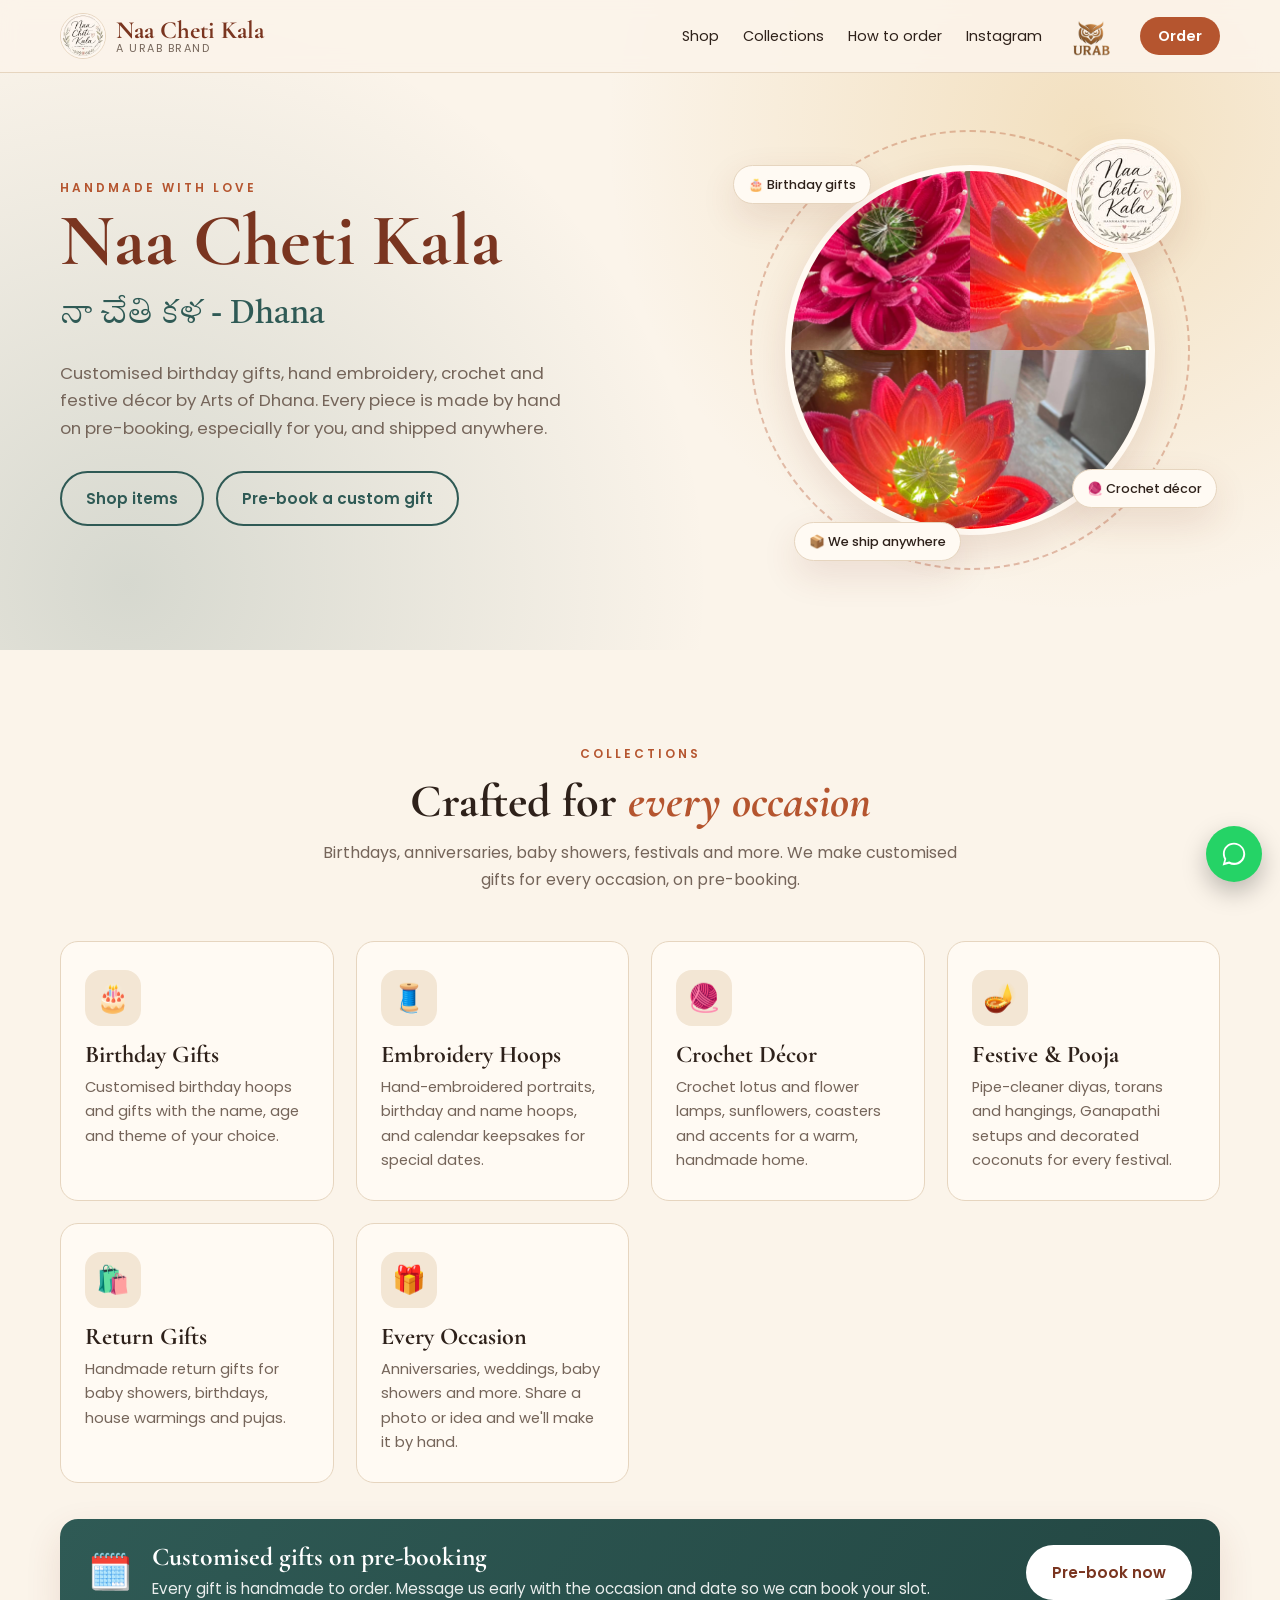
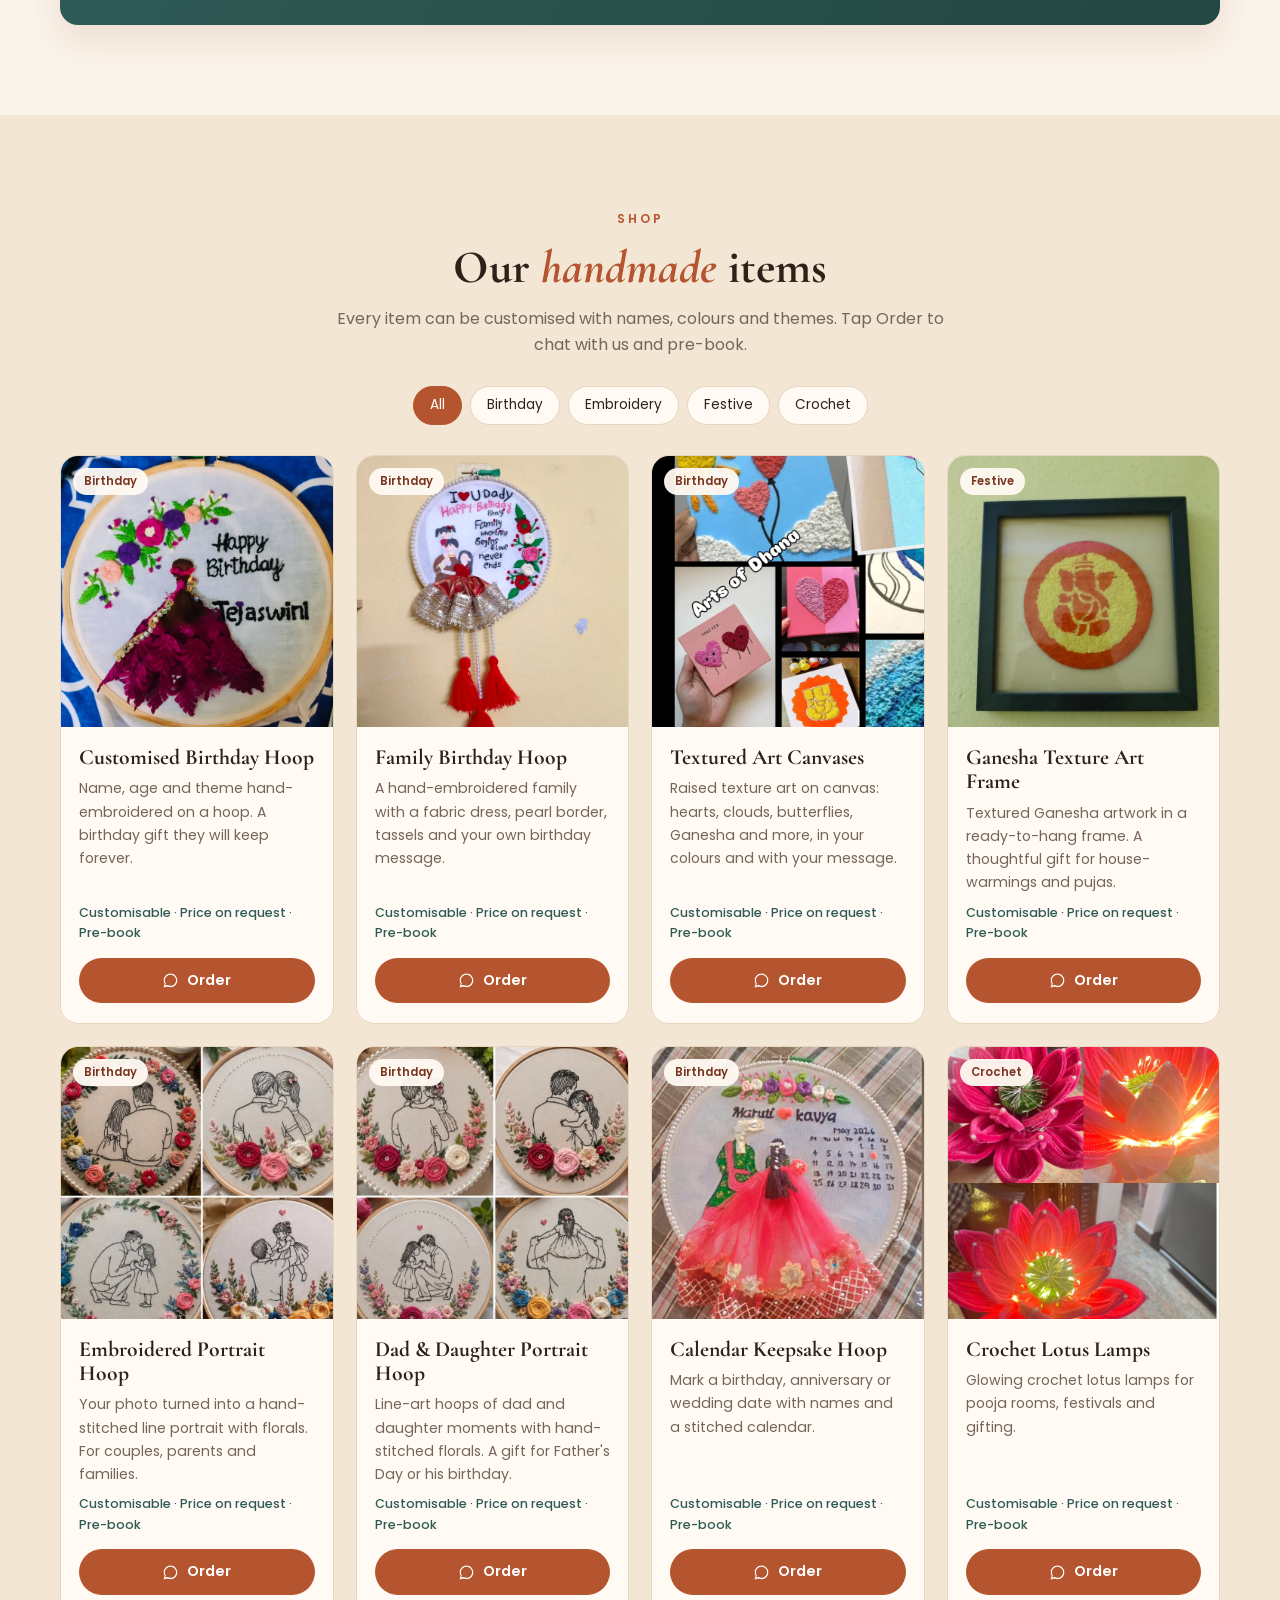
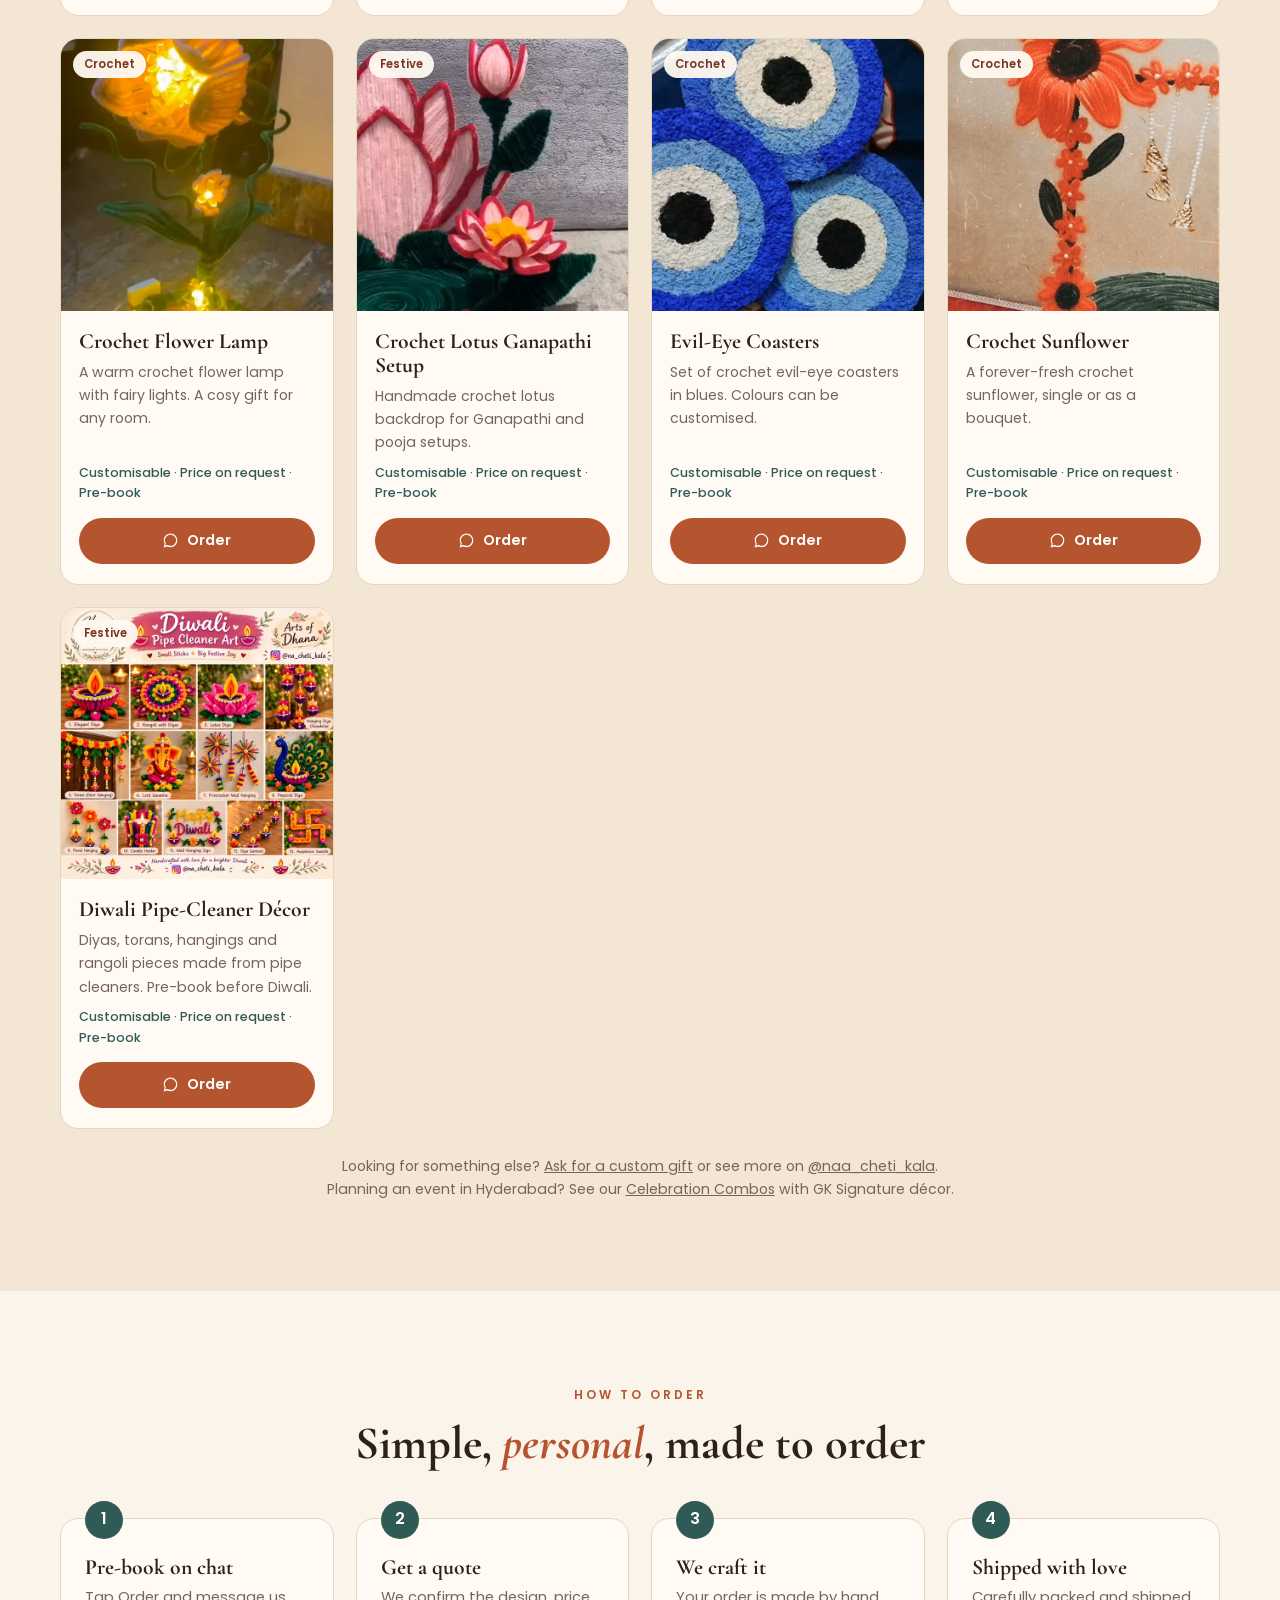
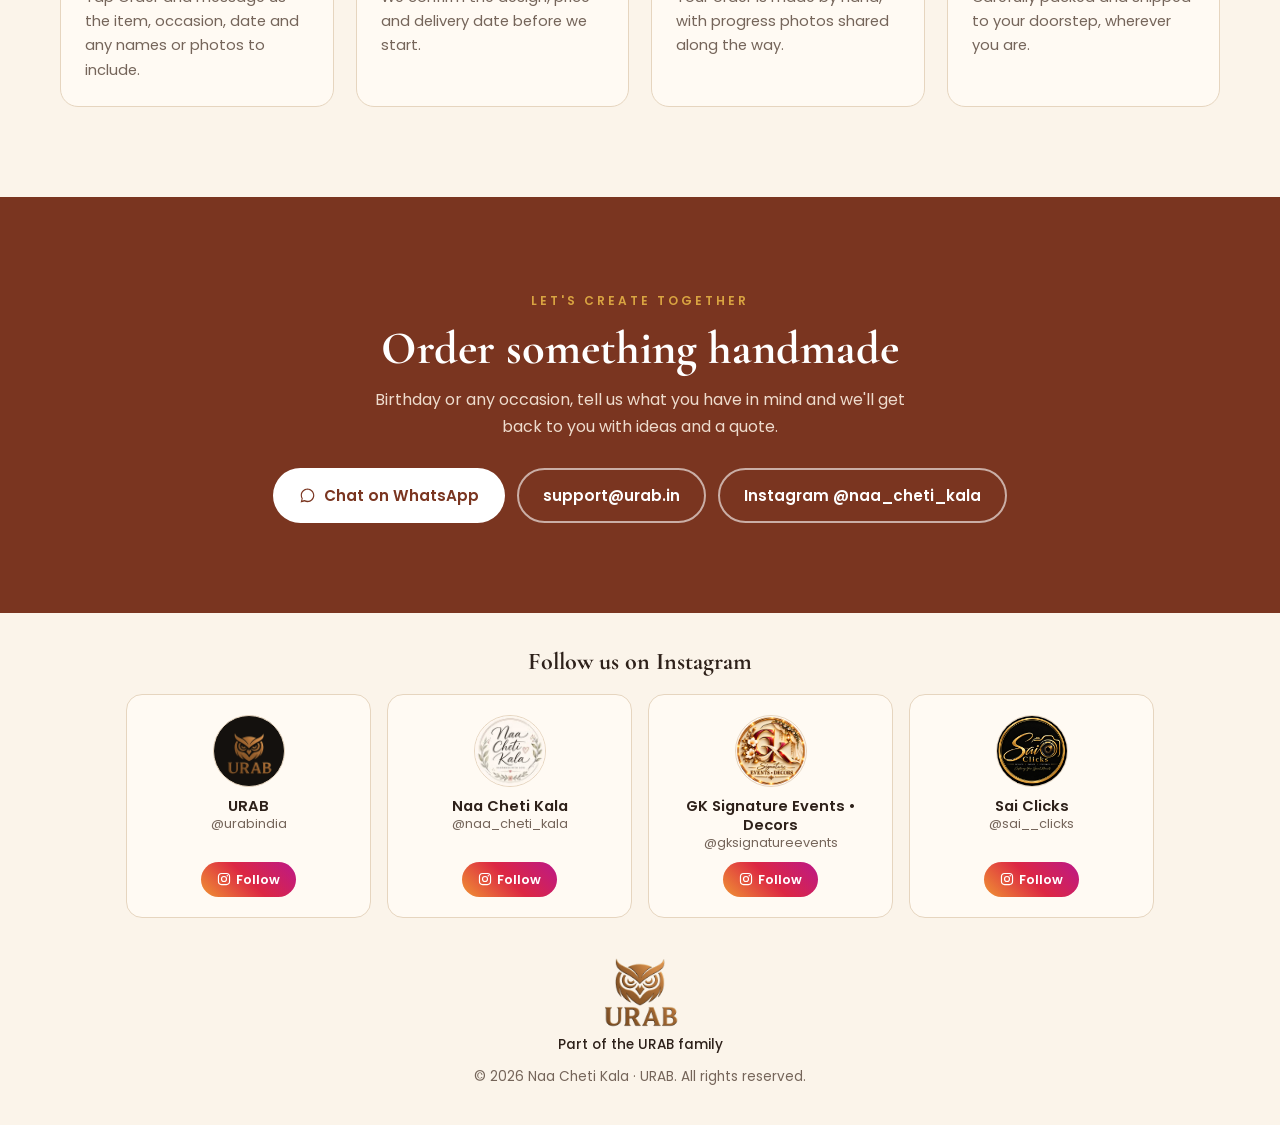
==== commit f34920b1: "Add Sai Clicks photography brand to URAB - New /sai-clicks page for Purnasai's photography (fashion," ====
--- a/naa-cheti-kala.html
+++ b/naa-cheti-kala.html
@@ -221,10 +221,11 @@
     .toast.show { opacity: 1; transform: translate(-50%, 0); }
 
     /* ---------- Follow on Instagram ---------- */
-    .follow { margin: 0 auto 30px; max-width: 900px; }
+    .follow { margin: 0 auto 30px; max-width: 1060px; }
     .follow h3 { font-size: 1.5rem; margin-bottom: 18px; color: var(--follow-ink); }
-    .follow-grid { display: grid; grid-template-columns: repeat(3, 1fr); gap: 16px; }
-    @media (max-width: 640px) { .follow-grid { grid-template-columns: 1fr; } }
+    .follow-grid { display: grid; grid-template-columns: repeat(4, 1fr); gap: 16px; }
+    @media (max-width: 900px) { .follow-grid { grid-template-columns: repeat(2, 1fr); } }
+    @media (max-width: 480px) { .follow-grid { grid-template-columns: 1fr; } }
     .follow-card { display: flex; flex-direction: column; align-items: center; gap: 10px; padding: 20px 16px; border-radius: 16px; background: var(--follow-card); border: 1px solid var(--follow-line); text-decoration: none; text-align: center; transition: transform .2s, border-color .2s; }
     .follow-card:hover { transform: translateY(-3px); border-color: #d6249f; }
     footer .follow-card img { width: 72px; height: 72px; margin: 0; border-radius: 50%; object-fit: cover; flex: none; border: 1px solid var(--follow-line); background: #fff; }
@@ -292,7 +293,7 @@
         <span>📦 We ship anywhere</span>
       </div>
       <div class="diwali-ctas">
-        <a class="btn btn-wa" href="#contact" data-order="Hi Naa Cheti Kala, I'd like to order from the Diwali collection.">WhatsApp +91 93910 77525</a>
+        <a class="btn btn-wa" href="#contact" data-order="Hi Naa Cheti Kala, I'd like to order from the Diwali collection.">Order on WhatsApp</a>
         <a class="btn btn-ig" href="https://ig.me/m/naa_cheti_kala" target="_blank" rel="noopener" data-ig="Hi Naa Cheti Kala, I'd like to order from the Diwali collection.">Ask on Instagram</a>
       </div>
       <div class="items" id="diwali-grid"></div>
@@ -374,6 +375,7 @@
         <a class="follow-card" href="https://www.instagram.com/urabindia/" target="_blank" rel="noopener"><img class="dark" src="/images/logo.png" alt="URAB logo" loading="lazy"><div><strong>URAB</strong><small>@urabindia</small></div><span class="ig-btn"><svg viewBox="0 0 24 24" aria-hidden="true"><rect x="2.5" y="2.5" width="19" height="19" rx="5.5" fill="none" stroke="currentColor" stroke-width="2"/><circle cx="12" cy="12" r="4.3" fill="none" stroke="currentColor" stroke-width="2"/><circle cx="17.6" cy="6.4" r="1.3" fill="currentColor"/></svg>Follow</span></a>
         <a class="follow-card" href="https://www.instagram.com/naa_cheti_kala/" target="_blank" rel="noopener"><img src="/images/naa-cheti-kala/logo.jpg" alt="Naa Cheti Kala logo" loading="lazy"><div><strong>Naa Cheti Kala</strong><small>@naa_cheti_kala</small></div><span class="ig-btn"><svg viewBox="0 0 24 24" aria-hidden="true"><rect x="2.5" y="2.5" width="19" height="19" rx="5.5" fill="none" stroke="currentColor" stroke-width="2"/><circle cx="12" cy="12" r="4.3" fill="none" stroke="currentColor" stroke-width="2"/><circle cx="17.6" cy="6.4" r="1.3" fill="currentColor"/></svg>Follow</span></a>
         <a class="follow-card" href="https://www.instagram.com/gksignatureevents/" target="_blank" rel="noopener"><img src="/images/gk-signature-logo.png" alt="GK Signature Events • Decors logo" loading="lazy"><div><strong>GK Signature Events • Decors</strong><small>@gksignatureevents</small></div><span class="ig-btn"><svg viewBox="0 0 24 24" aria-hidden="true"><rect x="2.5" y="2.5" width="19" height="19" rx="5.5" fill="none" stroke="currentColor" stroke-width="2"/><circle cx="12" cy="12" r="4.3" fill="none" stroke="currentColor" stroke-width="2"/><circle cx="17.6" cy="6.4" r="1.3" fill="currentColor"/></svg>Follow</span></a>
+        <a class="follow-card" href="https://www.instagram.com/sai__clicks/" target="_blank" rel="noopener"><img src="/images/sai-clicks/logo-round.jpg" alt="Sai Clicks logo" loading="lazy"><div><strong>Sai Clicks</strong><small>@sai__clicks</small></div><span class="ig-btn"><svg viewBox="0 0 24 24" aria-hidden="true"><rect x="2.5" y="2.5" width="19" height="19" rx="5.5" fill="none" stroke="currentColor" stroke-width="2"/><circle cx="12" cy="12" r="4.3" fill="none" stroke="currentColor" stroke-width="2"/><circle cx="17.6" cy="6.4" r="1.3" fill="currentColor"/></svg>Follow</span></a>
       </div>
     </div>
     <a href="/" class="urab"><img src="/images/logo.png" alt="URAB">Part of the URAB family</a>
@@ -403,8 +405,9 @@
     ];
 
     // Ordering: every Order button opens WhatsApp with the message pre-filled.
-    // Country code + number, no "+" or spaces. Set to '' to fall back to Instagram chat.
-    const WHATSAPP_NUMBER = '919391077525';
+    // The number is kept reversed so it never appears as plain text on the page or in its source
+    // (country code + number, written backwards). Set to '' to fall back to Instagram chat.
+    const WHATSAPP_NUMBER = '525770193919'.split('').reverse().join('');
     const INSTAGRAM_CHAT = 'https://ig.me/m/naa_cheti_kala';
     const WA_SVG = '<svg viewBox="0 0 32 32" aria-hidden="true" fill="currentColor"><path d="M16 3C9 3 3.3 8.6 3.3 15.6c0 2.2.6 4.4 1.7 6.3L3 29l7.3-1.9c1.8 1 3.8 1.5 5.8 1.5 7 0 12.7-5.7 12.7-12.6S23 3 16 3zm0 23.1c-1.9 0-3.7-.5-5.3-1.4l-.4-.2-4.3 1.1 1.2-4.2-.3-.4c-1-1.6-1.5-3.5-1.5-5.4C5.4 9.8 10.2 5.1 16 5.1s10.6 4.7 10.6 10.5S21.8 26.1 16 26.1z"/></svg>';
     const IG_SVG = document.querySelector('.ig-ico').outerHTML;
